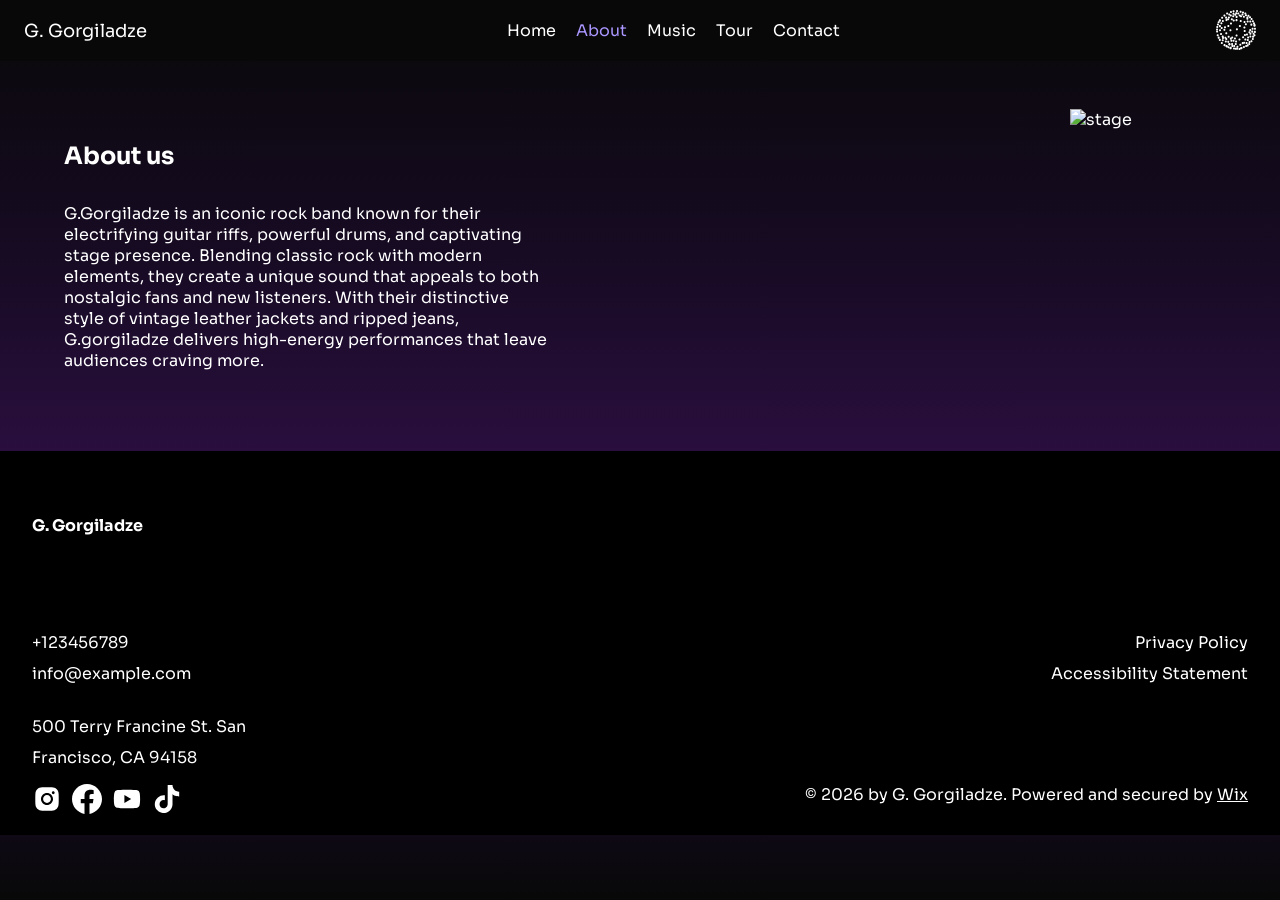
==== pages/about.html @ a340fa66 "Add files via upload" ====
<!doctype html>
<html lang="en">
  <head>
    <meta charset="UTF-8" />
    <meta name="viewport" content="width=device-width, initial-scale=1.0" />
    <title>Rock 'N' Roll Fever</title>
    <link rel="stylesheet" href="../styles/style.css" />
    <link rel="stylesheet" href="../styles/about.css" />
  </head>
  <body>
    <header class="header">
      <div class="name">
        <a href="../index.html">G. Gorgiladze</a>
      </div>
      <nav class="menu" id="menu">
        <a href="../index.html" class="home"> Home </a>
        <a href="./about.html" class="about active">About</a>
        <a href="./music.html" class="music">Music</a>
        <a href="./tour.html" class="tour">Tour</a>
        <a href="./contact.html" class="contact">Contact</a>
      </nav>

      <button class="hamburger-btn" id="hamburger">
        <span class="hamburger-line"></span>
        <span class="hamburger-line"></span>
        <span class="hamburger-line"></span>
      </button>

      <div class="logo-container">
        <a href="../index.html">
          <svg
            preserveAspectRatio="none"
            data-bbox="20.001 20.001 159.998 159.998"
            viewBox="20.001 20.001 159.998 159.998"
            height="40"
            width="40"
            xmlns="http://www.w3.org/2000/svg"
            data-type="color"
            role="presentation"
            aria-hidden="true"
            aria-label=""
          >
            <defs>
              <style>
                #comp-m8bzujiv svg [data-color="1"] {
                  fill: #ffffff;
                }
              </style>
            </defs>
            <g>
              <path
                fill="#ffffff"
                d="M39.724 61.018c0 2.279-1.857 4.126-4.148 4.126-2.29 0-4.148-1.847-4.148-4.126 0-2.279 1.857-4.126 4.148-4.126 2.29 0 4.148 1.847 4.148 4.126z"
                data-color="1"
              ></path>
              <path
                fill="#ffffff"
                d="M28.297 97.723c0 2.279-1.857 4.126-4.148 4.126-2.29 0-4.148-1.847-4.148-4.126 0-2.279 1.857-4.126 4.148-4.126 2.29 0 4.148 1.847 4.148 4.126z"
                data-color="1"
              ></path>
              <path
                fill="#ffffff"
                d="M28.474 106.453c0 2.279-1.857 4.126-4.148 4.126-2.29 0-4.148-1.847-4.148-4.126 0-2.279 1.857-4.126 4.148-4.126 2.29 0 4.148 1.847 4.148 4.126z"
                data-color="1"
              ></path>
              <path
                fill="#ffffff"
                d="M30.931 121.193c0 2.279-1.857 4.126-4.148 4.126-2.29 0-4.148-1.847-4.148-4.126 0-2.279 1.857-4.126 4.148-4.126 2.29 0 4.148 1.847 4.148 4.126z"
                data-color="1"
              ></path>
              <path
                fill="#ffffff"
                d="M34.899 130.507c0 2.279-1.857 4.126-4.148 4.126-2.29 0-4.148-1.847-4.148-4.126 0-2.279 1.857-4.126 4.148-4.126 2.29 0 4.148 1.847 4.148 4.126z"
                data-color="1"
              ></path>
              <path
                fill="#ffffff"
                d="M47.437 151.662c0 2.279-1.857 4.126-4.148 4.126-2.29 0-4.148-1.847-4.148-4.126 0-2.279 1.857-4.126 4.148-4.126 2.29 0 4.148 1.847 4.148 4.126z"
                data-color="1"
              ></path>
              <path
                fill="#ffffff"
                d="M58.229 160.503c0 2.279-1.857 4.126-4.148 4.126-2.29 0-4.148-1.847-4.148-4.126 0-2.279 1.857-4.126 4.148-4.126 2.29 0 4.148 1.847 4.148 4.126z"
                data-color="1"
              ></path>
              <path
                fill="#ffffff"
                d="M67.434 166.028c0 2.279-1.857 4.126-4.148 4.126-2.29 0-4.148-1.847-4.148-4.126 0-2.279 1.857-4.126 4.148-4.126 2.29 0 4.148 1.847 4.148 4.126z"
                data-color="1"
              ></path>
              <path
                fill="#ffffff"
                d="M82.194 172.659c0 2.279-1.857 4.126-4.148 4.126-2.29 0-4.148-1.847-4.148-4.126 0-2.279 1.857-4.126 4.148-4.126 2.29 0 4.148 1.847 4.148 4.126z"
                data-color="1"
              ></path>
              <path
                fill="#ffffff"
                d="M77.909 156.398c0 2.279-1.857 4.126-4.148 4.126-2.29 0-4.148-1.847-4.148-4.126 0-2.279 1.857-4.126 4.148-4.126 2.29 0 4.148 1.847 4.148 4.126z"
                data-color="1"
              ></path>
              <path
                fill="#ffffff"
                d="M73.306 147.4c0 2.279-1.857 4.126-4.148 4.126-2.29 0-4.148-1.847-4.148-4.126 0-2.279 1.857-4.126 4.148-4.126 2.29 0 4.148 1.847 4.148 4.126z"
                data-color="1"
              ></path>
              <path
                fill="#ffffff"
                d="M63.466 145.979c0 2.279-1.857 4.126-4.148 4.126-2.29 0-4.148-1.847-4.148-4.126 0-2.279 1.857-4.126 4.148-4.126 2.29 0 4.148 1.847 4.148 4.126z"
                data-color="1"
              ></path>
              <path
                fill="#ffffff"
                d="M51.087 141.243c0 2.279-1.857 4.126-4.148 4.126-2.29 0-4.148-1.847-4.148-4.126 0-2.279 1.857-4.126 4.148-4.126 2.29 0 4.148 1.847 4.148 4.126z"
                data-color="1"
              ></path>
              <path
                fill="#ffffff"
                d="M52.198 131.613c0 2.279-1.857 4.126-4.148 4.126-2.29 0-4.148-1.847-4.148-4.126 0-2.279 1.857-4.126 4.148-4.126 2.29 0 4.148 1.847 4.148 4.126z"
                data-color="1"
              ></path>
              <path
                fill="#ffffff"
                d="M50.928 125.771c0 2.279-1.857 4.126-4.148 4.126-2.29 0-4.148-1.847-4.148-4.126 0-2.279 1.857-4.126 4.148-4.126 2.29 0 4.148 1.847 4.148 4.126z"
                data-color="1"
              ></path>
              <path
                fill="#ffffff"
                d="M65.371 112.984c0 2.279-1.857 4.126-4.148 4.126-2.29 0-4.148-1.847-4.148-4.126 0-2.279 1.857-4.126 4.148-4.126 2.29 0 4.148 1.847 4.148 4.126z"
                data-color="1"
              ></path>
              <path
                fill="#ffffff"
                d="M65.371 136.349c0 2.279-1.857 4.126-4.148 4.126-2.29 0-4.148-1.847-4.148-4.126 0-2.279 1.857-4.126 4.148-4.126 2.29 0 4.148 1.847 4.148 4.126z"
                data-color="1"
              ></path>
              <path
                fill="#ffffff"
                d="M83.622 134.612c0 2.279-1.857 4.126-4.148 4.126-2.29 0-4.148-1.847-4.148-4.126 0-2.279 1.857-4.126 4.148-4.126 2.29 0 4.148 1.847 4.148 4.126z"
                data-color="1"
              ></path>
              <path
                fill="#ffffff"
                d="M74.734 127.35c0 2.279-1.857 4.126-4.148 4.126-2.29 0-4.148-1.847-4.148-4.126 0-2.279 1.857-4.126 4.148-4.126 2.29 0 4.148 1.847 4.148 4.126z"
                data-color="1"
              ></path>
              <path
                fill="#ffffff"
                d="M81.876 101.301c0 2.279-1.857 4.126-4.148 4.126-2.29 0-4.148-1.847-4.148-4.126 0-2.279 1.857-4.126 4.148-4.126 2.29 0 4.148 1.847 4.148 4.126z"
                data-color="1"
              ></path>
              <path
                fill="#ffffff"
                d="M73.623 84.093c0 2.279-1.857 4.126-4.148 4.126-2.29 0-4.148-1.847-4.148-4.126 0-2.279 1.857-4.126 4.148-4.126 2.29 0 4.148 1.847 4.148 4.126z"
                data-color="1"
              ></path>
              <path
                fill="#ffffff"
                d="M60.133 89.303c0 2.279-1.857 4.126-4.148 4.126-2.29 0-4.148-1.847-4.148-4.126 0-2.279 1.857-4.126 4.148-4.126 2.29 0 4.148 1.847 4.148 4.126z"
                data-color="1"
              ></path>
              <path
                fill="#ffffff"
                d="M72.512 56.94c0 2.279-1.857 4.126-4.148 4.126-2.29 0-4.148-1.847-4.148-4.126 0-2.279 1.857-4.126 4.148-4.126 2.29 0 4.148 1.847 4.148 4.126z"
                data-color="1"
              ></path>
              <path
                fill="#ffffff"
                d="M57.594 99.407c0 2.279-1.857 4.126-4.148 4.126-2.29 0-4.148-1.847-4.148-4.126 0-2.279 1.857-4.126 4.148-4.126 2.29 0 4.148 1.847 4.148 4.126z"
                data-color="1"
              ></path>
              <path
                fill="#ffffff"
                d="M99.81 133.665c0 2.279-1.857 4.126-4.148 4.126-2.29 0-4.148-1.847-4.148-4.126 0-2.279 1.857-4.126 4.148-4.126 2.29 0 4.148 1.847 4.148 4.126z"
                data-color="1"
              ></path>
              <path
                fill="#ffffff"
                d="M88.542 156.398c0 2.279-1.857 4.126-4.148 4.126-2.29 0-4.148-1.847-4.148-4.126 0-2.279 1.857-4.126 4.148-4.126 2.29 0 4.148 1.847 4.148 4.126z"
                data-color="1"
              ></path>
              <path
                fill="#ffffff"
                d="M85.685 142.821c0 2.279-1.857 4.126-4.148 4.126-2.29 0-4.148-1.847-4.148-4.126 0-2.279 1.857-4.126 4.148-4.126 2.29 0 4.148 1.847 4.148 4.126z"
                data-color="1"
              ></path>
              <path
                fill="#ffffff"
                d="M103.143 155.767c0 2.279-1.857 4.126-4.148 4.126-2.29 0-4.148-1.847-4.148-4.126 0-2.279 1.857-4.126 4.148-4.126 2.29 0 4.148 1.847 4.148 4.126z"
                data-color="1"
              ></path>
              <path
                fill="#ffffff"
                d="M97.112 163.66c0 2.279-1.857 4.126-4.148 4.126-2.29 0-4.148-1.847-4.148-4.126 0-2.279 1.857-4.126 4.148-4.126 2.29 0 4.148 1.847 4.148 4.126z"
                data-color="1"
              ></path>
              <path
                fill="#ffffff"
                d="M96.16 174.238c0 2.279-1.857 4.126-4.148 4.126-2.29 0-4.148-1.847-4.148-4.126 0-2.279 1.857-4.126 4.148-4.126 2.29 0 4.148 1.847 4.148 4.126z"
                data-color="1"
              ></path>
              <path
                fill="#ffffff"
                d="M108.698 174.553c0 2.279-1.857 4.126-4.148 4.126-2.29 0-4.148-1.847-4.148-4.126 0-2.279 1.857-4.126 4.148-4.126 2.29 0 4.148 1.847 4.148 4.126z"
                data-color="1"
              ></path>
              <path
                fill="#ffffff"
                d="M124.251 172.659c0 2.279-1.857 4.126-4.148 4.126-2.29 0-4.148-1.847-4.148-4.126 0-2.279 1.857-4.126 4.148-4.126 2.29 0 4.148 1.847 4.148 4.126z"
                data-color="1"
              ></path>
              <path
                fill="#ffffff"
                d="M39.501 139.506c0 2.279-1.857 4.126-4.148 4.126-2.29 0-4.148-1.847-4.148-4.126 0-2.279 1.857-4.126 4.148-4.126 2.29 0 4.148 1.847 4.148 4.126z"
                data-color="1"
              ></path>
              <path
                fill="#ffffff"
                d="M44.263 116.299c0 2.279-1.857 4.126-4.148 4.126-2.29 0-4.148-1.847-4.148-4.126 0-2.279 1.857-4.126 4.148-4.126 2.29 0 4.148 1.847 4.148 4.126z"
                data-color="1"
              ></path>
              <path
                fill="#ffffff"
                d="M40.136 100.67c0 2.279-1.857 4.126-4.148 4.126-2.29 0-4.148-1.847-4.148-4.126 0-2.279 1.857-4.126 4.148-4.126 2.29 0 4.148 1.847 4.148 4.126z"
                data-color="1"
              ></path>
              <path
                fill="#ffffff"
                d="M46.961 92.303c0 2.279-1.857 4.126-4.148 4.126-2.29 0-4.148-1.847-4.148-4.126 0-2.279 1.857-4.126 4.148-4.126 2.29 0 4.148 1.847 4.148 4.126z"
                data-color="1"
              ></path>
              <path
                fill="#ffffff"
                d="M39.819 84.567c0 2.279-1.857 4.126-4.148 4.126-2.29 0-4.148-1.847-4.148-4.126 0-2.279 1.857-4.126 4.148-4.126 2.29 0 4.148 1.847 4.148 4.126z"
                data-color="1"
              ></path>
              <path
                fill="#ffffff"
                d="M45.691 72.885c0 2.279-1.857 4.126-4.148 4.126-2.29 0-4.148-1.847-4.148-4.126 0-2.279 1.857-4.126 4.148-4.126 2.29 0 4.148 1.847 4.148 4.126z"
                data-color="1"
              ></path>
              <path
                fill="#ffffff"
                d="M34.687 69.301c0 2.279-1.857 4.126-4.148 4.126-2.29 0-4.148-1.847-4.148-4.126 0-2.279 1.857-4.126 4.148-4.126 2.29 0 4.148 1.847 4.148 4.126z"
                data-color="1"
              ></path>
              <path
                fill="#ffffff"
                d="M31.891 77.899c0 2.279-1.857 4.126-4.148 4.126-2.29 0-4.148-1.847-4.148-4.126 0-2.279 1.857-4.126 4.148-4.126 2.29 0 4.148 1.847 4.148 4.126z"
                data-color="1"
              ></path>
              <path
                fill="#ffffff"
                d="M29.193 88.003c0 2.279-1.857 4.126-4.148 4.126-2.29 0-4.148-1.847-4.148-4.126 0-2.279 1.857-4.126 4.148-4.126 2.29 0 4.148 1.847 4.148 4.126z"
                data-color="1"
              ></path>
              <path
                fill="#ffffff"
                d="M178.16 82.797c0 2.279-1.857 4.126-4.148 4.126-2.29 0-4.148-1.847-4.148-4.126 0-2.279 1.857-4.126 4.148-4.126 2.29 0 4.148 1.847 4.148 4.126z"
                data-color="1"
              ></path>
              <path
                fill="#ffffff"
                d="M160.148 48.805c0 2.279-1.857 4.126-4.148 4.126-2.29 0-4.148-1.847-4.148-4.126 0-2.279 1.857-4.126 4.148-4.126 2.29 0 4.148 1.847 4.148 4.126z"
                data-color="1"
              ></path>
              <path
                fill="#ffffff"
                d="M153.817 42.757c0 2.279-1.857 4.126-4.148 4.126-2.29 0-4.148-1.847-4.148-4.126 0-2.279 1.857-4.126 4.148-4.126 2.29 0 4.148 1.847 4.148 4.126z"
                data-color="1"
              ></path>
              <path
                fill="#ffffff"
                d="M141.602 34.062c0 2.279-1.857 4.126-4.148 4.126-2.29 0-4.148-1.847-4.148-4.126 0-2.279 1.857-4.126 4.148-4.126 2.29 0 4.148 1.847 4.148 4.126z"
                data-color="1"
              ></path>
              <path
                fill="#ffffff"
                d="M132.175 30.266c0 2.279-1.857 4.126-4.148 4.126-2.29 0-4.148-1.847-4.148-4.126 0-2.279 1.857-4.126 4.148-4.126 2.29 0 4.148 1.847 4.148 4.126z"
                data-color="1"
              ></path>
              <path
                fill="#ffffff"
                d="M108.271 24.127c0 2.279-1.857 4.126-4.148 4.126-2.29 0-4.148-1.847-4.148-4.126 0-2.279 1.857-4.126 4.148-4.126 2.29 0 4.148 1.847 4.148 4.126z"
                data-color="1"
              ></path>
              <path
                fill="#ffffff"
                d="M94.356 25.466c0 2.279-1.857 4.126-4.148 4.126-2.29 0-4.148-1.847-4.148-4.126 0-2.279 1.857-4.126 4.148-4.126 2.29 0 4.148 1.847 4.148 4.126z"
                data-color="1"
              ></path>
              <path
                fill="#ffffff"
                d="M83.919 28.034c0 2.279-1.857 4.126-4.148 4.126-2.29 0-4.148-1.847-4.148-4.126 0-2.279 1.857-4.126 4.148-4.126 2.29 0 4.148 1.847 4.148 4.126z"
                data-color="1"
              ></path>
              <path
                fill="#ffffff"
                d="M68.769 33.727c0 2.279-1.857 4.126-4.148 4.126-2.29 0-4.148-1.847-4.148-4.126 0-2.279 1.857-4.126 4.148-4.126 2.29 0 4.148 1.847 4.148 4.126z"
                data-color="1"
              ></path>
              <path
                fill="#ffffff"
                d="M83.358 42.211c0 2.279-1.857 4.126-4.148 4.126-2.29 0-4.148-1.847-4.148-4.126 0-2.279 1.857-4.126 4.148-4.126 2.29 0 4.148 1.847 4.148 4.126z"
                data-color="1"
              ></path>
              <path
                fill="#ffffff"
                d="M77.327 37.79c0 2.279-1.857 4.126-4.148 4.126-2.29 0-4.148-1.847-4.148-4.126 0-2.279 1.857-4.126 4.148-4.126 2.29 0 4.148 1.847 4.148 4.126z"
                data-color="1"
              ></path>
              <path
                fill="#ffffff"
                d="M93.009 45.337c0 2.279-1.857 4.126-4.148 4.126-2.29 0-4.148-1.847-4.148-4.126 0-2.279 1.857-4.126 4.148-4.126 2.29 0 4.148 1.847 4.148 4.126z"
                data-color="1"
              ></path>
              <path
                fill="#ffffff"
                d="M100.977 39.42c0 2.279-1.857 4.126-4.148 4.126-2.29 0-4.148-1.847-4.148-4.126 0-2.279 1.857-4.126 4.148-4.126 2.29 0 4.148 1.847 4.148 4.126z"
                data-color="1"
              ></path>
              <path
                fill="#ffffff"
                d="M93.994 35c0 2.279-1.857 4.126-4.148 4.126-2.29 0-4.148-1.847-4.148-4.126 0-2.279 1.857-4.126 4.148-4.126 2.29 0 4.148 1.847 4.148 4.126z"
                data-color="1"
              ></path>
              <path
                fill="#ffffff"
                d="M113.097 34.062c0 2.279-1.857 4.126-4.148 4.126-2.29 0-4.148-1.847-4.148-4.126 0-2.279 1.857-4.126 4.148-4.126 2.29 0 4.148 1.847 4.148 4.126z"
                data-color="1"
              ></path>
              <path
                fill="#ffffff"
                d="M105.162 33.43c0 2.279-1.857 4.126-4.148 4.126-2.29 0-4.148-1.847-4.148-4.126 0-2.279 1.857-4.126 4.148-4.126 2.29 0 4.148 1.847 4.148 4.126z"
                data-color="1"
              ></path>
              <path
                fill="#ffffff"
                d="M119.157 41.653c0 2.279-1.857 4.126-4.148 4.126-2.29 0-4.148-1.847-4.148-4.126 0-2.279 1.857-4.126 4.148-4.126 2.29 0 4.148 1.847 4.148 4.126z"
                data-color="1"
              ></path>
              <path
                fill="#ffffff"
                d="M124.207 44.89c0 2.279-1.857 4.126-4.148 4.126-2.29 0-4.148-1.847-4.148-4.126 0-2.279 1.857-4.126 4.148-4.126 2.29 0 4.148 1.847 4.148 4.126z"
                data-color="1"
              ></path>
              <path
                fill="#ffffff"
                d="M123.085 64.091c0 2.279-1.857 4.126-4.148 4.126-2.29 0-4.148-1.847-4.148-4.126 0-2.279 1.857-4.126 4.148-4.126 2.29 0 4.148 1.847 4.148 4.126z"
                data-color="1"
              ></path>
              <path
                fill="#ffffff"
                d="M106.476 47.569c0 2.279-1.857 4.126-4.148 4.126-2.29 0-4.148-1.847-4.148-4.126 0-2.279 1.857-4.126 4.148-4.126 2.29 0 4.148 1.847 4.148 4.126z"
                data-color="1"
              ></path>
              <path
                fill="#ffffff"
                d="M94.805 61.635c0 2.279-1.857 4.126-4.148 4.126-2.29 0-4.148-1.847-4.148-4.126 0-2.279 1.857-4.126 4.148-4.126 2.29 0 4.148 1.847 4.148 4.126z"
                data-color="1"
              ></path>
              <path
                fill="#ffffff"
                d="M106.251 60.518c0 2.279-1.857 4.126-4.148 4.126-2.29 0-4.148-1.847-4.148-4.126 0-2.279 1.857-4.126 4.148-4.126 2.29 0 4.148 1.847 4.148 4.126z"
                data-color="1"
              ></path>
              <path
                fill="#ffffff"
                d="M119.718 83.961c0 2.279-1.857 4.126-4.148 4.126-2.29 0-4.148-1.847-4.148-4.126 0-2.279 1.857-4.126 4.148-4.126 2.29 0 4.148 1.847 4.148 4.126z"
                data-color="1"
              ></path>
              <path
                fill="#ffffff"
                d="M137.786 90.324c0 2.279-1.857 4.126-4.148 4.126-2.29 0-4.148-1.847-4.148-4.126 0-2.279 1.857-4.126 4.148-4.126 2.29 0 4.148 1.847 4.148 4.126z"
                data-color="1"
              ></path>
              <path
                fill="#ffffff"
                d="M143.622 77.152c0 2.279-1.857 4.126-4.148 4.126-2.29 0-4.148-1.847-4.148-4.126 0-2.279 1.857-4.126 4.148-4.126 2.29 0 4.148 1.847 4.148 4.126z"
                data-color="1"
              ></path>
              <path
                fill="#ffffff"
                d="M157.874 108.743c0 2.279-1.857 4.126-4.148 4.126-2.29 0-4.148-1.847-4.148-4.126 0-2.279 1.857-4.126 4.148-4.126 2.29 0 4.148 1.847 4.148 4.126z"
                data-color="1"
              ></path>
              <path
                fill="#ffffff"
                d="M138.235 68.221c0 2.279-1.857 4.126-4.148 4.126-2.29 0-4.148-1.847-4.148-4.126 0-2.279 1.857-4.126 4.148-4.126 2.29 0 4.148 1.847 4.148 4.126z"
                data-color="1"
              ></path>
              <path
                fill="#ffffff"
                d="M84.031 73.691c0 2.279-1.857 4.126-4.148 4.126-2.29 0-4.148-1.847-4.148-4.126 0-2.279 1.857-4.126 4.148-4.126 2.29 0 4.148 1.847 4.148 4.126z"
                data-color="1"
              ></path>
              <path
                fill="#ffffff"
                d="M75.839 49.69c0 2.279-1.857 4.126-4.148 4.126-2.29 0-4.148-1.847-4.148-4.126 0-2.279 1.857-4.126 4.148-4.126 2.29 0 4.148 1.847 4.148 4.126z"
                data-color="1"
              ></path>
              <path
                fill="#ffffff"
                d="M87.51 57.281c0 2.279-1.857 4.126-4.148 4.126-2.29 0-4.148-1.847-4.148-4.126 0-2.279 1.857-4.126 4.148-4.126 2.29 0 4.148 1.847 4.148 4.126z"
                data-color="1"
              ></path>
              <path
                fill="#ffffff"
                d="M65.963 60.407c0 2.279-1.857 4.126-4.148 4.126-2.29 0-4.148-1.847-4.148-4.126 0-2.279 1.857-4.126 4.148-4.126 2.29 0 4.148 1.847 4.148 4.126z"
                data-color="1"
              ></path>
              <path
                fill="#ffffff"
                d="M64.617 50.583c0 2.279-1.857 4.126-4.148 4.126-2.29 0-4.148-1.847-4.148-4.126 0-2.279 1.857-4.126 4.148-4.126 2.29 0 4.148 1.847 4.148 4.126z"
                data-color="1"
              ></path>
              <path
                fill="#ffffff"
                d="M57.771 42.434c0 2.279-1.857 4.126-4.148 4.126-2.29 0-4.148-1.847-4.148-4.126 0-2.279 1.857-4.126 4.148-4.126 2.29 0 4.148 1.847 4.148 4.126z"
                data-color="1"
              ></path>
              <path
                fill="#ffffff"
                d="M48.681 51.03c0 2.279-1.857 4.126-4.148 4.126-2.29 0-4.148-1.847-4.148-4.126 0-2.279 1.857-4.126 4.148-4.126 2.29 0 4.148 1.847 4.148 4.126z"
                data-color="1"
              ></path>
              <path
                fill="#ffffff"
                d="M51.538 63.659c0 2.279-1.857 4.126-4.148 4.126-2.29 0-4.148-1.847-4.148-4.126 0-2.279 1.857-4.126 4.148-4.126 2.29 0 4.148 1.847 4.148 4.126z"
                data-color="1"
              ></path>
              <path
                fill="#ffffff"
                d="M39.03 63.309c0 2.279-1.857 4.126-4.148 4.126-2.29 0-4.148-1.847-4.148-4.126 0-2.279 1.857-4.126 4.148-4.126 2.29 0 4.148 1.847 4.148 4.126z"
                data-color="1"
              ></path>
              <path
                fill="#ffffff"
                d="M122.524 27.141c0 2.279-1.857 4.126-4.148 4.126-2.29 0-4.148-1.847-4.148-4.126 0-2.279 1.857-4.126 4.148-4.126 2.29 0 4.148 1.847 4.148 4.126z"
                data-color="1"
              ></path>
              <path
                fill="#ffffff"
                d="M135.654 46.899c0 2.279-1.857 4.126-4.148 4.126-2.29 0-4.148-1.847-4.148-4.126 0-2.279 1.857-4.126 4.148-4.126 2.29 0 4.148 1.847 4.148 4.126z"
                data-color="1"
              ></path>
              <path
                fill="#ffffff"
                d="M149.682 55.049c0 2.279-1.857 4.126-4.148 4.126-2.29 0-4.148-1.847-4.148-4.126 0-2.279 1.857-4.126 4.148-4.126 2.29 0 4.148 1.847 4.148 4.126z"
                data-color="1"
              ></path>
              <path
                fill="#ffffff"
                d="M149.682 49.681c0 2.279-1.857 4.126-4.148 4.126-2.29 0-4.148-1.847-4.148-4.126 0-2.279 1.857-4.126 4.148-4.126 2.29 0 4.148 1.847 4.148 4.126z"
                data-color="1"
              ></path>
              <path
                fill="#ffffff"
                d="M143.975 40.909c0 2.279-1.857 4.126-4.148 4.126-2.29 0-4.148-1.847-4.148-4.126 0-2.279 1.857-4.126 4.148-4.126 2.29 0 4.148 1.847 4.148 4.126z"
                data-color="1"
              ></path>
              <path
                fill="#ffffff"
                d="M129.984 38.328c0 2.279-1.857 4.126-4.148 4.126-2.29 0-4.148-1.847-4.148-4.126 0-2.279 1.857-4.126 4.148-4.126 2.29 0 4.148 1.847 4.148 4.126z"
                data-color="1"
              ></path>
              <path
                fill="#ffffff"
                d="M150.804 65.765c0 2.279-1.857 4.126-4.148 4.126-2.29 0-4.148-1.847-4.148-4.126 0-2.279 1.857-4.126 4.148-4.126 2.29 0 4.148 1.847 4.148 4.126z"
                data-color="1"
              ></path>
              <path
                fill="#ffffff"
                d="M161.353 66.212c0 2.279-1.857 4.126-4.148 4.126-2.29 0-4.148-1.847-4.148-4.126 0-2.279 1.857-4.126 4.148-4.126 2.29 0 4.148 1.847 4.148 4.126z"
                data-color="1"
              ></path>
              <path
                fill="#ffffff"
                d="M165.505 78.603c0 2.279-1.857 4.126-4.148 4.126-2.29 0-4.148-1.847-4.148-4.126 0-2.279 1.857-4.126 4.148-4.126 2.29 0 4.148 1.847 4.148 4.126z"
                data-color="1"
              ></path>
              <path
                fill="#ffffff"
                d="M175.834 73.397c0 2.279-1.857 4.126-4.148 4.126-2.29 0-4.148-1.847-4.148-4.126 0-2.279 1.857-4.126 4.148-4.126 2.29 0 4.148 1.847 4.148 4.126z"
                data-color="1"
              ></path>
              <path
                fill="#ffffff"
                d="M171.698 65.35c0 2.279-1.857 4.126-4.148 4.126-2.29 0-4.148-1.847-4.148-4.126 0-2.279 1.857-4.126 4.148-4.126 2.29 0 4.148 1.847 4.148 4.126z"
                data-color="1"
              ></path>
              <path
                fill="#ffffff"
                d="M166.424 56.308c0 2.279-1.857 4.126-4.148 4.126-2.29 0-4.148-1.847-4.148-4.126 0-2.279 1.857-4.126 4.148-4.126 2.29 0 4.148 1.847 4.148 4.126z"
                data-color="1"
              ></path>
              <path
                fill="#ffffff"
                d="M65.863 163.654c0 2.279-1.857 4.126-4.148 4.126-2.29 0-4.148-1.847-4.148-4.126 0-2.279 1.857-4.126 4.148-4.126 2.29 0 4.148 1.847 4.148 4.126z"
                data-color="1"
              ></path>
              <path
                fill="#ffffff"
                d="M102.762 175.02c0 2.279-1.857 4.126-4.148 4.126-2.29 0-4.148-1.847-4.148-4.126 0-2.279 1.857-4.126 4.148-4.126 2.29 0 4.148 1.847 4.148 4.126z"
                data-color="1"
              ></path>
              <path
                fill="#ffffff"
                d="M109.951 166.951c0 2.279-1.857 4.126-4.148 4.126-2.29 0-4.148-1.847-4.148-4.126 0-2.279 1.857-4.126 4.148-4.126 2.29 0 4.148 1.847 4.148 4.126z"
                data-color="1"
              ></path>
              <path
                fill="#ffffff"
                d="M126.356 172.4c0 2.279-1.857 4.126-4.148 4.126-2.29 0-4.148-1.847-4.148-4.126 0-2.279 1.857-4.126 4.148-4.126 2.29 0 4.148 1.847 4.148 4.126z"
                data-color="1"
              ></path>
              <path
                fill="#ffffff"
                d="M135.72 168.454c0 2.279-1.857 4.126-4.148 4.126-2.29 0-4.148-1.847-4.148-4.126 0-2.279 1.857-4.126 4.148-4.126 2.29 0 4.148 1.847 4.148 4.126z"
                data-color="1"
              ></path>
              <path
                fill="#ffffff"
                d="M156.987 155.982c0 2.279-1.857 4.126-4.148 4.126-2.29 0-4.148-1.847-4.148-4.126 0-2.279 1.857-4.126 4.148-4.126 2.29 0 4.148 1.847 4.148 4.126z"
                data-color="1"
              ></path>
              <path
                fill="#ffffff"
                d="M165.875 145.247c0 2.279-1.857 4.126-4.148 4.126-2.29 0-4.148-1.847-4.148-4.126 0-2.279 1.857-4.126 4.148-4.126 2.29 0 4.148 1.847 4.148 4.126z"
                data-color="1"
              ></path>
              <path
                fill="#ffffff"
                d="M171.429 136.09c0 2.279-1.857 4.126-4.148 4.126-2.29 0-4.148-1.847-4.148-4.126 0-2.279 1.857-4.126 4.148-4.126 2.29 0 4.148 1.847 4.148 4.126z"
                data-color="1"
              ></path>
              <path
                fill="#ffffff"
                d="M178.095 121.408c0 2.279-1.857 4.126-4.148 4.126-2.29 0-4.148-1.847-4.148-4.126 0-2.279 1.857-4.126 4.148-4.126 2.29 0 4.148 1.847 4.148 4.126z"
                data-color="1"
              ></path>
              <path
                fill="#ffffff"
                d="M161.748 125.671c0 2.279-1.857 4.126-4.148 4.126-2.29 0-4.148-1.847-4.148-4.126 0-2.279 1.857-4.126 4.148-4.126 2.29 0 4.148 1.847 4.148 4.126z"
                data-color="1"
              ></path>
              <path
                fill="#ffffff"
                d="M172.54 126.618c0 2.279-1.857 4.126-4.148 4.126-2.29 0-4.148-1.847-4.148-4.126 0-2.279 1.857-4.126 4.148-4.126 2.29 0 4.148 1.847 4.148 4.126z"
                data-color="1"
              ></path>
              <path
                fill="#ffffff"
                d="M152.702 130.249c0 2.279-1.857 4.126-4.148 4.126-2.29 0-4.148-1.847-4.148-4.126 0-2.279 1.857-4.126 4.148-4.126 2.29 0 4.148 1.847 4.148 4.126z"
                data-color="1"
              ></path>
              <path
                fill="#ffffff"
                d="M151.273 140.037c0 2.279-1.857 4.126-4.148 4.126-2.29 0-4.148-1.847-4.148-4.126 0-2.279 1.857-4.126 4.148-4.126 2.29 0 4.148 1.847 4.148 4.126z"
                data-color="1"
              ></path>
              <path
                fill="#ffffff"
                d="M146.512 152.351c0 2.279-1.857 4.126-4.148 4.126-2.29 0-4.148-1.847-4.148-4.126 0-2.279 1.857-4.126 4.148-4.126 2.29 0 4.148 1.847 4.148 4.126z"
                data-color="1"
              ></path>
              <path
                fill="#ffffff"
                d="M150.639 161.507c0 2.279-1.857 4.126-4.148 4.126-2.29 0-4.148-1.847-4.148-4.126 0-2.279 1.857-4.126 4.148-4.126 2.29 0 4.148 1.847 4.148 4.126z"
                data-color="1"
              ></path>
              <path
                fill="#ffffff"
                d="M136.831 151.246c0 2.279-1.857 4.126-4.148 4.126-2.29 0-4.148-1.847-4.148-4.126 0-2.279 1.857-4.126 4.148-4.126 2.29 0 4.148 1.847 4.148 4.126z"
                data-color="1"
              ></path>
              <path
                fill="#ffffff"
                d="M130.959 152.509c0 2.279-1.857 4.126-4.148 4.126-2.29 0-4.148-1.847-4.148-4.126 0-2.279 1.857-4.126 4.148-4.126 2.29 0 4.148 1.847 4.148 4.126z"
                data-color="1"
              ></path>
              <path
                fill="#ffffff"
                d="M118.104 138.142c0 2.279-1.857 4.126-4.148 4.126-2.29 0-4.148-1.847-4.148-4.126 0-2.279 1.857-4.126 4.148-4.126 2.29 0 4.148 1.847 4.148 4.126z"
                data-color="1"
              ></path>
              <path
                fill="#ffffff"
                d="M141.592 138.142c0 2.279-1.857 4.126-4.148 4.126-2.29 0-4.148-1.847-4.148-4.126 0-2.279 1.857-4.126 4.148-4.126 2.29 0 4.148 1.847 4.148 4.126z"
                data-color="1"
              ></path>
              <path
                fill="#ffffff"
                d="M139.847 119.987c0 2.279-1.857 4.126-4.148 4.126-2.29 0-4.148-1.847-4.148-4.126 0-2.279 1.857-4.126 4.148-4.126 2.29 0 4.148 1.847 4.148 4.126z"
                data-color="1"
              ></path>
              <path
                fill="#ffffff"
                d="M132.546 128.828c0 2.279-1.857 4.126-4.148 4.126-2.29 0-4.148-1.847-4.148-4.126 0-2.279 1.857-4.126 4.148-4.126 2.29 0 4.148 1.847 4.148 4.126z"
                data-color="1"
              ></path>
              <path
                fill="#ffffff"
                d="M106.359 121.724c0 2.279-1.857 4.126-4.148 4.126-2.29 0-4.148-1.847-4.148-4.126 0-2.279 1.857-4.126 4.148-4.126 2.29 0 4.148 1.847 4.148 4.126z"
                data-color="1"
              ></path>
              <path
                fill="#ffffff"
                d="M89.06 129.933c0 2.279-1.857 4.126-4.148 4.126-2.29 0-4.148-1.847-4.148-4.126 0-2.279 1.857-4.126 4.148-4.126 2.29 0 4.148 1.847 4.148 4.126z"
                data-color="1"
              ></path>
              <path
                fill="#ffffff"
                d="M94.298 143.352c0 2.279-1.857 4.126-4.148 4.126-2.29 0-4.148-1.847-4.148-4.126 0-2.279 1.857-4.126 4.148-4.126 2.29 0 4.148 1.847 4.148 4.126z"
                data-color="1"
              ></path>
              <path
                fill="#ffffff"
                d="M61.763 131.038c0 2.279-1.857 4.126-4.148 4.126-2.29 0-4.148-1.847-4.148-4.126 0-2.279 1.857-4.126 4.148-4.126 2.29 0 4.148 1.847 4.148 4.126z"
                data-color="1"
              ></path>
              <path
                fill="#ffffff"
                d="M104.455 145.878c0 2.279-1.857 4.126-4.148 4.126-2.29 0-4.148-1.847-4.148-4.126 0-2.279 1.857-4.126 4.148-4.126 2.29 0 4.148 1.847 4.148 4.126z"
                data-color="1"
              ></path>
              <path
                fill="#ffffff"
                d="M138.894 103.884c0 2.279-1.857 4.126-4.148 4.126-2.29 0-4.148-1.847-4.148-4.126 0-2.279 1.857-4.126 4.148-4.126 2.29 0 4.148 1.847 4.148 4.126z"
                data-color="1"
              ></path>
              <path
                fill="#ffffff"
                d="M161.748 115.093c0 2.279-1.857 4.126-4.148 4.126-2.29 0-4.148-1.847-4.148-4.126 0-2.279 1.857-4.126 4.148-4.126 2.29 0 4.148 1.847 4.148 4.126z"
                data-color="1"
              ></path>
              <path
                fill="#ffffff"
                d="M148.099 117.935c0 2.279-1.857 4.126-4.148 4.126-2.29 0-4.148-1.847-4.148-4.126 0-2.279 1.857-4.126 4.148-4.126 2.29 0 4.148 1.847 4.148 4.126z"
                data-color="1"
              ></path>
              <path
                fill="#ffffff"
                d="M161.113 100.569c0 2.279-1.857 4.126-4.148 4.126-2.29 0-4.148-1.847-4.148-4.126 0-2.279 1.857-4.126 4.148-4.126 2.29 0 4.148 1.847 4.148 4.126z"
                data-color="1"
              ></path>
              <path
                fill="#ffffff"
                d="M169.049 106.568c0 2.279-1.857 4.126-4.148 4.126-2.29 0-4.148-1.847-4.148-4.126 0-2.279 1.857-4.126 4.148-4.126 2.29 0 4.148 1.847 4.148 4.126z"
                data-color="1"
              ></path>
              <path
                fill="#ffffff"
                d="M179.682 107.515c0 2.279-1.857 4.126-4.148 4.126-2.29 0-4.148-1.847-4.148-4.126 0-2.279 1.857-4.126 4.148-4.126 2.29 0 4.148 1.847 4.148 4.126z"
                data-color="1"
              ></path>
              <path
                fill="#ffffff"
                d="M179.999 95.044c0 2.279-1.857 4.126-4.148 4.126-2.29 0-4.148-1.847-4.148-4.126 0-2.279 1.857-4.126 4.148-4.126 2.29 0 4.148 1.847 4.148 4.126z"
                data-color="1"
              ></path>
              <path
                fill="#ffffff"
                d="M174.457 115.166c0 2.279-1.857 4.126-4.148 4.126-2.29 0-4.148-1.847-4.148-4.126 0-2.279 1.857-4.126 4.148-4.126 2.29 0 4.148 1.847 4.148 4.126z"
                data-color="1"
              ></path>
              <path
                fill="#ffffff"
                d="M170.477 95.359c0 2.279-1.857 4.126-4.148 4.126-2.29 0-4.148-1.847-4.148-4.126 0-2.279 1.857-4.126 4.148-4.126 2.29 0 4.148 1.847 4.148 4.126z"
                data-color="1"
              ></path>
              <path
                fill="#ffffff"
                d="M178.095 79.572c0 2.279-1.857 4.126-4.148 4.126-2.29 0-4.148-1.847-4.148-4.126 0-2.279 1.857-4.126 4.148-4.126 2.29 0 4.148 1.847 4.148 4.126z"
                data-color="1"
              ></path>
              <path
                fill="#ffffff"
                d="M144.766 163.875c0 2.279-1.857 4.126-4.148 4.126-2.29 0-4.148-1.847-4.148-4.126 0-2.279 1.857-4.126 4.148-4.126 2.29 0 4.148 1.847 4.148 4.126z"
                data-color="1"
              ></path>
              <path
                fill="#ffffff"
                d="M121.437 159.139c0 2.279-1.857 4.126-4.148 4.126-2.29 0-4.148-1.847-4.148-4.126 0-2.279 1.857-4.126 4.148-4.126 2.29 0 4.148 1.847 4.148 4.126z"
                data-color="1"
              ></path>
              <path
                fill="#ffffff"
                d="M118.104 175.873c0 2.279-1.857 4.126-4.148 4.126-2.29 0-4.148-1.847-4.148-4.126 0-2.279 1.857-4.126 4.148-4.126 2.29 0 4.148 1.847 4.148 4.126z"
                data-color="1"
              ></path>
              <path
                fill="#ffffff"
                d="M107.81 97.469c0 2.279-1.857 4.126-4.148 4.126-2.29 0-4.148-1.847-4.148-4.126 0-2.279 1.857-4.126 4.148-4.126 2.29 0 4.148 1.847 4.148 4.126z"
                data-color="1"
              ></path>
              <path
                fill="#ffffff"
                d="M89.536 163.56c0 2.279-1.857 4.126-4.148 4.126-2.29 0-4.148-1.847-4.148-4.126 0-2.279 1.857-4.126 4.148-4.126 2.29 0 4.148 1.847 4.148 4.126z"
                data-color="1"
              ></path>
              <path
                fill="#ffffff"
                d="M77.792 157.718c0 2.279-1.857 4.126-4.148 4.126-2.29 0-4.148-1.847-4.148-4.126 0-2.279 1.857-4.126 4.148-4.126 2.29 0 4.148 1.847 4.148 4.126z"
                data-color="1"
              ></path>
              <path
                fill="#ffffff"
                d="M74.189 168.664c0 2.279-1.857 4.126-4.148 4.126-2.29 0-4.148-1.847-4.148-4.126 0-2.279 1.857-4.126 4.148-4.126 2.29 0 4.148 1.847 4.148 4.126z"
                data-color="1"
              ></path>
              <path
                fill="#ffffff"
                d="M82.833 171.445c0 2.279-1.857 4.126-4.148 4.126-2.29 0-4.148-1.847-4.148-4.126 0-2.279 1.857-4.126 4.148-4.126 2.29 0 4.148 1.847 4.148 4.126z"
                data-color="1"
              ></path>
              <path
                fill="#ffffff"
                d="M158.313 147.795c0 2.279-1.857 4.126-4.148 4.126-2.29 0-4.148-1.847-4.148-4.126 0-2.279 1.857-4.126 4.148-4.126 2.29 0 4.148 1.847 4.148 4.126z"
                data-color="1"
              ></path>
            </g>
          </svg>
        </a>
      </div>
    </header>

    <section class="about-us">
      <div class="container">
        <div class="text">
          <h1>About us</h1>
          <p>
            G.Gorgiladze is an iconic rock band known for their electrifying
            guitar riffs, powerful drums, and captivating stage presence.
            Blending classic rock with modern elements, they create a unique
            sound that appeals to both nostalgic fans and new listeners. With
            their distinctive style of vintage leather jackets and ripped jeans,
            G.gorgiladze delivers high-energy performances that leave audiences
            craving more.
          </p>
        </div>
        <img src="../img/aboutus.png" alt="stage" />
      </div>
    </section>

    <footer class="footer">
      <h4 class="name-2"><a href="#top">G. Gorgiladze</a></h4>
      <div class="footer-info">
        <div class="footer-contact">
          <a href="tel:+123456789">+123456789</a>
          <a href="mailto:info@example.com">info@example.com</a>
        </div>

        <div class="footer-links">
          <a href="./privacy.html">Privacy Policy</a>
          <a href="./Accessibility.html">Accessibility Statement</a>
        </div>
      </div>
      <div class="footer-address">
        <p class="address-ln-1">500 Terry Francine St. San</p>
        <p class="address-ln-2">Francisco, CA 94158</p>
      </div>
      <div class="last-row">
        <div class="social">
          <a href="https://www.instagram.com/">
            <svg
              class="instagram"
              xmlns="http://www.w3.org/2000/svg"
              width="1em"
              height="1em"
              viewBox="0 0 1024 1024"
            >
              <path d="M0 0h1024v1024H0z" fill="none" />
              <path
                fill="currentColor"
                d="M512 378.7c-73.4 0-133.3 59.9-133.3 133.3S438.6 645.3 512 645.3S645.3 585.4 645.3 512S585.4 378.7 512 378.7M911.8 512c0-55.2.5-109.9-2.6-165c-3.1-64-17.7-120.8-64.5-167.6c-46.9-46.9-103.6-61.4-167.6-64.5c-55.2-3.1-109.9-2.6-165-2.6c-55.2 0-109.9-.5-165 2.6c-64 3.1-120.8 17.7-167.6 64.5C132.6 226.3 118.1 283 115 347c-3.1 55.2-2.6 109.9-2.6 165s-.5 109.9 2.6 165c3.1 64 17.7 120.8 64.5 167.6c46.9 46.9 103.6 61.4 167.6 64.5c55.2 3.1 109.9 2.6 165 2.6c55.2 0 109.9.5 165-2.6c64-3.1 120.8-17.7 167.6-64.5c46.9-46.9 61.4-103.6 64.5-167.6c3.2-55.1 2.6-109.8 2.6-165M512 717.1c-113.5 0-205.1-91.6-205.1-205.1S398.5 306.9 512 306.9S717.1 398.5 717.1 512S625.5 717.1 512 717.1m213.5-370.7c-26.5 0-47.9-21.4-47.9-47.9s21.4-47.9 47.9-47.9s47.9 21.4 47.9 47.9a47.84 47.84 0 0 1-47.9 47.9"
              />
            </svg>
          </a>
          <a href="https://www.facebook.com/wix">
            <svg
              class="facebook"
              xmlns="http://www.w3.org/2000/svg"
              width="1em"
              height="1em"
              viewBox="0 0 24 24"
            >
              <path d="M0 0h24v24H0z" fill="none" />
              <g fill="none">
                <g clip-path="url(#SVGXv8lpc2Y)">
                  <path
                    fill="currentColor"
                    fill-rule="evenodd"
                    d="M0 12.067C0 18.034 4.333 22.994 10 24v-8.667H7V12h3V9.333c0-3 1.933-4.666 4.667-4.666c.866 0 1.8.133 2.666.266V8H15.8c-1.467 0-1.8.733-1.8 1.667V12h3.2l-.533 3.333H14V24c5.667-1.006 10-5.966 10-11.933C24 5.43 18.6 0 12 0S0 5.43 0 12.067"
                    clip-rule="evenodd"
                  />
                </g>
                <defs>
                  <clipPath id="SVGXv8lpc2Y">
                    <path fill="#fff" d="M0 0h24v24H0z" />
                  </clipPath>
                </defs>
              </g>
            </svg>
          </a>
          <a
            href="https://music.youtube.com/watch?v=4K6cvc27_CE&list=RDAMVM4K6cvc27_CE"
          >
            <svg
              class="youtube"
              xmlns="http://www.w3.org/2000/svg"
              width="1em"
              height="1em"
              viewBox="0 0 1024 1024"
            >
              <path d="M0 0h1024v1024H0z" fill="none" />
              <path
                fill="currentColor"
                d="M941.3 296.1a112.3 112.3 0 0 0-79.2-79.3C792.2 198 512 198 512 198s-280.2 0-350.1 18.7A112.12 112.12 0 0 0 82.7 296C64 366 64 512 64 512s0 146 18.7 215.9c10.3 38.6 40.7 69 79.2 79.3C231.8 826 512 826 512 826s280.2 0 350.1-18.8c38.6-10.3 68.9-40.7 79.2-79.3C960 658 960 512 960 512s0-146-18.7-215.9M423 646V378l232 133z"
              />
            </svg>
          </a>
          <a href="https://www.tiktok.com/">
            <svg
              class="tiktok"
              xmlns="http://www.w3.org/2000/svg"
              width="1em"
              height="1em"
              viewBox="0 0 24 24"
            >
              <path d="M0 0h24v24H0z" fill="none" />
              <path
                fill="currentColor"
                d="M19.321 5.562a5 5 0 0 1-.443-.258a6.2 6.2 0 0 1-1.137-.966c-.849-.971-1.166-1.956-1.282-2.645h.004c-.097-.573-.057-.943-.05-.943h-3.865v14.943q.002.3-.008.595l-.004.073q0 .016-.003.033v.009a3.28 3.28 0 0 1-1.65 2.604a3.2 3.2 0 0 1-1.6.422c-1.8 0-3.26-1.468-3.26-3.281s1.46-3.282 3.26-3.282c.341 0 .68.054 1.004.16l.005-3.936a7.18 7.18 0 0 0-5.532 1.62a7.6 7.6 0 0 0-1.655 2.04c-.163.281-.779 1.412-.853 3.246c-.047 1.04.266 2.12.415 2.565v.01c.093.262.457 1.158 1.049 1.913a7.9 7.9 0 0 0 1.674 1.58v-.01l.009.01c1.87 1.27 3.945 1.187 3.945 1.187c.359-.015 1.562 0 2.928-.647c1.515-.718 2.377-1.787 2.377-1.787a7.4 7.4 0 0 0 1.296-2.153c.35-.92.466-2.022.466-2.462V8.273c.047.028.672.441.672.441s.9.577 2.303.952c1.006.267 2.363.324 2.363.324V6.153c-.475.052-1.44-.098-2.429-.59"
              />
            </svg>
          </a>
        </div>
        <div class="copyright">
          © 2026 by G. Gorgiladze. Powered and secured by
          <a
            href="https://www.wix.com/?experimentsoff=specs.thunderbolt.viewport_hydration_extended_react_18"
            class="wix"
            >Wix</a
          >
        </div>
      </div>
    </footer>
    <script src="../js/script.js"></script>
  </body>
</html>
---- styles/style.css ----
*, *::before, *::after {
    box-sizing: border-box;
    margin: 0;
    padding: 0;
    text-decoration: none;
}

html {
    scroll-behavior: smooth;
}

input,
textarea,
button {
    color: white;
    font-family: 'Sora', 'Sans Serif';
    resize: none;
}

@font-face {
    font-family:'Sora';
    src: url(../fonts/Sora/Sora-VariableFont_wght.ttf);
}

@keyframes fadeIn {
    0% {
        opacity: 0;
    }
    100% {
        opacity: 1;
    }
}

@keyframes fadeInUp {
  0% {
    opacity: 0;
    transform: translateY(20px);
  }
  100% {
    opacity: 1;
    transform: translateY(0);
  }
}

@keyframes bounceInLeft {
    0% {
        opacity: 0;
        transform: translateX(-100vw);
    }

    60% {
        opacity: 1;
        transform: translateX(30px);
    }

    75% {
        transform: translateX(-15px);
    }

    85% {
        transform: translateX(10px);
    }

    92% {
        transform: translateX(-5px);
    }

    100% {
        opacity: 1;
        transform: translateX(0);
    }
}

@keyframes fadeIn {
    from { opacity: 0; }
    to { opacity: 1; }
}

@keyframes slideInRight {
    0% {
        opacity: 0;
        transform: translateX(-100%);
    }
    100% { opacity: 1;
        transform: translateX(0);
    }
}

body {
    font-family: 'Sora', 'Sans-Serif';
    color: white;
    min-height: 100vh;
    background: linear-gradient(180deg,#080808 0%, #180b25 30%, #32104a 60%, #190b2b 80%, #080808 100%);
    background-repeat: no-repeat;
}

a, a:visited {
    color: white;
    transition: color 0.5s ease;
}

a:hover {
    color: #ab96ff;
}

.menu a.active {
    color: #ab96ff;
}

.header {
    position: sticky;
    z-index: 100;
    top: 0;
    display: flex;
    align-items: center;
    justify-content: space-between;
    padding: 8px;
    width: 100%;
    background-color: #080808;
    opacity: 0;
    animation: fadeIn 1s ease-out 1s forwards;
}

.name {
    font-size: large;
    padding-left: 1rem;
}

.menu {
    display: flex;
    gap: 20px;
}

.logo-container {
    padding: 0 1rem;
    transform: translateY(2px);
}

.hamburger-btn {
    display: none;
}



.main-btn {
    display: flex;
    justify-content: center;
    padding: 2rem;
}

.main-btn a,
button {
    border: 1px solid #ab96ff;
    border-radius: 48px;
    padding: 1rem 3rem; 
    color: black;
    background-color: #ab96ff;
    transition: background-color 0.5s ease;
}

.main-btn a:hover,
button:hover {
    background-color: black;
    color: #ab96ff;
}

.footer {
    background-color: black;
}

.footer-info {
    display: flex;
    justify-content: space-between;
    align-items: flex-end;
    padding: 2rem;
}

.footer-address {
    padding: 0 2rem;
    display: flex;
    flex-direction: column;
    gap: 10px;
}

.footer-contact,
.footer-links {
    display: flex;
    flex-direction: column;
    gap: 10px;
}

.footer-links {
    text-align: right;
}

.footer .name-2 {
    padding: 4rem 0 4rem 2rem;
}

.footer .last-row {
    display: flex;
    justify-content: space-between;
    padding: 1rem 2rem;
}

.footer .social {
    display: flex;
    gap: 10px;
}

.footer .last-row .social svg {
    width: 30px;
    height: 30px;
}

.copyright a {
    text-decoration: underline;
}


@media (max-width: 768px) {

    .name {
        position: absolute;
        transform: translateX(-50%);
        left: 50%;
        padding-left: 0.5rem;
    }
    
    .logo-container {
        order: -1;
    }

    .menu {
        position: fixed;
        inset: 0;
        background-color: black;

        display: flex;
        flex-direction: column;
        justify-content: center;
        align-items: center;
        gap: 35px;

        opacity: 0;
        visibility: hidden;
        transition: 0.3s ease;
        z-index: 101;
    }

    .menu.open {
        opacity: 1;
        visibility: visible;
    }

    .hamburger-btn {
        display: flex;
        flex-direction: column;
        justify-content: space-between;
        align-items: center;
        width: 35px;
        height: 25px;
        padding: 0;
        background: transparent;
        border: none;
        cursor: pointer;
        z-index: 1001;
}

    .hamburger-line {
        width: 100%;
        height: 3px;
        background-color: white;
        border-radius: 2px;
        transition: 0.3s ease;
    }

    .hamburger-btn.open .hamburger-line:nth-child(1) {
        transform: translateY(11px) rotate(45deg);
    }

    .hamburger-btn.open .hamburger-line:nth-child(2) {
        opacity: 0;
    }

    .hamburger-btn.open .hamburger-line:nth-child(3) {
        transform: translateY(-11px) rotate(-45deg);
    }

    .menu a {
        font-size: 30px;
    }

    .footer .name-2 {
        padding: 2rem;
        display: flex;
        align-items: center;
        justify-content: center;
    }

    .footer-info {
        flex-direction: column;
        justify-content: center;
        gap: 10px;
        align-items: center;
        padding: 1rem 0;
    }

    .footer-links,
    .footer-contact {
        text-align: center;
    }

    .footer-address {
        align-items: center;
    }

    .footer .last-row {
        flex-direction: column;
        justify-content: center;
        align-items: center;
    }

    .footer .last-row .social {
        padding-bottom: 0.5rem;
    }
}
---- styles/about.css ----
.container {
    display: flex;
    justify-content: space-between;
    padding: 3rem 2rem;
}

.text {
    display: flex;
    flex-direction: column;
    padding: 2rem;

}

.text h1 {
    padding-bottom: 2rem;
    opacity: 0;
    animation: fadeInUp 2s ease-out 0.5s forwards;
}



.container p {
    max-width: 50%;
    opacity: 0;
    animation: fadeInUp 2s ease-out 0.5s forwards;
}

.container img {
    object-fit: cover;
    width: 50%;
    height: auto;
    aspect-ratio: 16 / 9;
    opacity: 0;
    animation: slideInRight 1s ease-in 1s forwards;
}

@media (max-width: 1024px) {
  .container {
    flex-direction: column;
    justify-content: center;
    align-items: center;
    padding: 0;
  }

  .text {
    align-items: center;
  }

  .container p {
    max-width: none;
  }

  .container img {
    width: 100%;
    order: -1;
  }
}
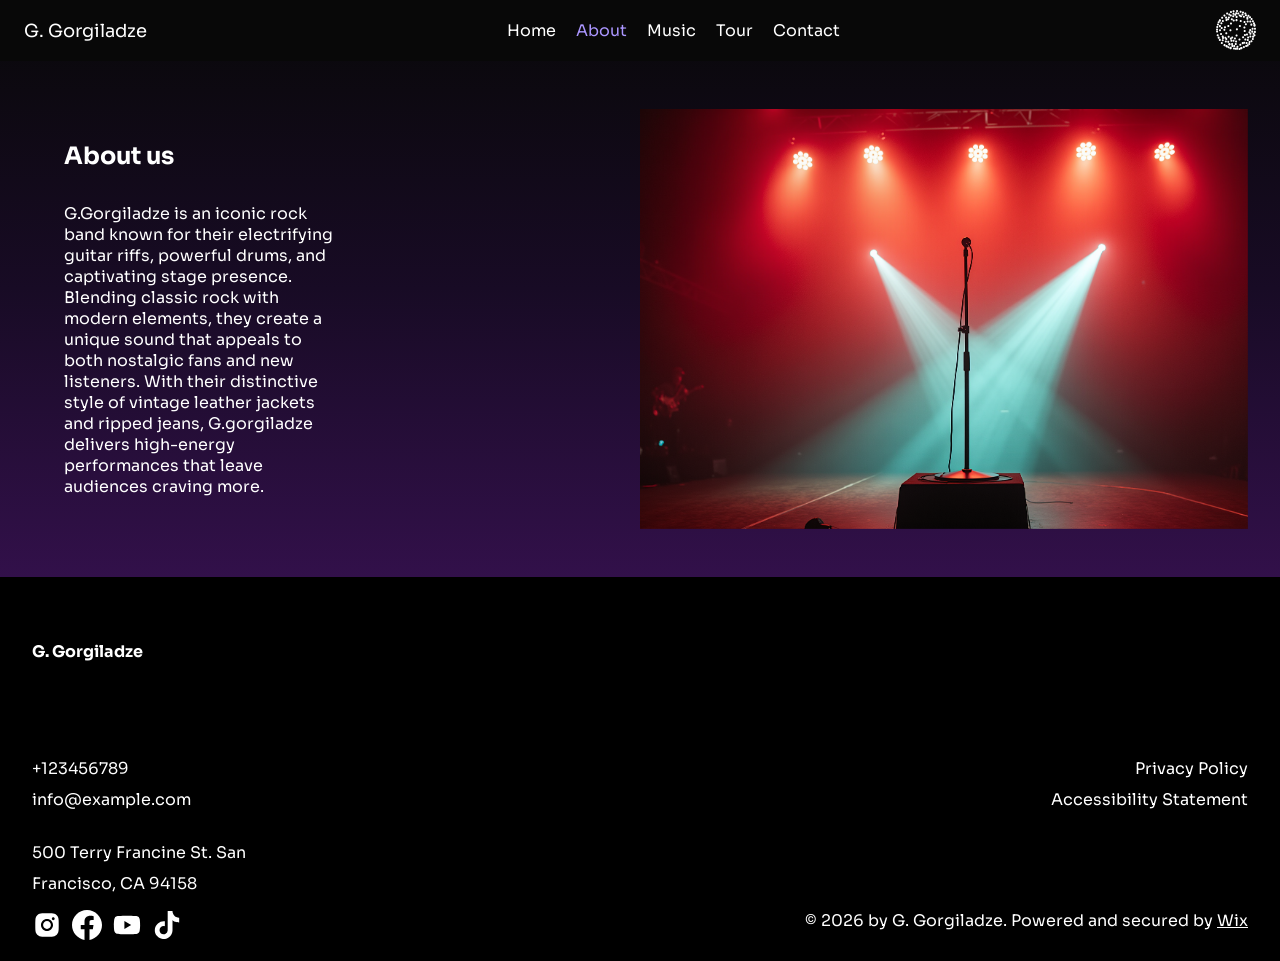
==== commit 89d79749: "cleaned typos and polishing  - final project" ====
--- a/pages/about.html
+++ b/pages/about.html
@@ -1,850 +1,850 @@
-<!doctype html>
-<html lang="en">
-  <head>
-    <meta charset="UTF-8" />
-    <meta name="viewport" content="width=device-width, initial-scale=1.0" />
-    <title>Rock 'N' Roll Fever</title>
-    <link rel="stylesheet" href="../styles/style.css" />
-    <link rel="stylesheet" href="../styles/about.css" />
-  </head>
-  <body>
-    <header class="header">
-      <div class="name">
-        <a href="../index.html">G. Gorgiladze</a>
-      </div>
-      <nav class="menu" id="menu">
-        <a href="../index.html" class="home"> Home </a>
-        <a href="./about.html" class="about active">About</a>
-        <a href="./music.html" class="music">Music</a>
-        <a href="./tour.html" class="tour">Tour</a>
-        <a href="./contact.html" class="contact">Contact</a>
-      </nav>
-
-      <button class="hamburger-btn" id="hamburger">
-        <span class="hamburger-line"></span>
-        <span class="hamburger-line"></span>
-        <span class="hamburger-line"></span>
-      </button>
-
-      <div class="logo-container">
-        <a href="../index.html">
-          <svg
-            preserveAspectRatio="none"
-            data-bbox="20.001 20.001 159.998 159.998"
-            viewBox="20.001 20.001 159.998 159.998"
-            height="40"
-            width="40"
-            xmlns="http://www.w3.org/2000/svg"
-            data-type="color"
-            role="presentation"
-            aria-hidden="true"
-            aria-label=""
-          >
-            <defs>
-              <style>
-                #comp-m8bzujiv svg [data-color="1"] {
-                  fill: #ffffff;
-                }
-              </style>
-            </defs>
-            <g>
-              <path
-                fill="#ffffff"
-                d="M39.724 61.018c0 2.279-1.857 4.126-4.148 4.126-2.29 0-4.148-1.847-4.148-4.126 0-2.279 1.857-4.126 4.148-4.126 2.29 0 4.148 1.847 4.148 4.126z"
-                data-color="1"
-              ></path>
-              <path
-                fill="#ffffff"
-                d="M28.297 97.723c0 2.279-1.857 4.126-4.148 4.126-2.29 0-4.148-1.847-4.148-4.126 0-2.279 1.857-4.126 4.148-4.126 2.29 0 4.148 1.847 4.148 4.126z"
-                data-color="1"
-              ></path>
-              <path
-                fill="#ffffff"
-                d="M28.474 106.453c0 2.279-1.857 4.126-4.148 4.126-2.29 0-4.148-1.847-4.148-4.126 0-2.279 1.857-4.126 4.148-4.126 2.29 0 4.148 1.847 4.148 4.126z"
-                data-color="1"
-              ></path>
-              <path
-                fill="#ffffff"
-                d="M30.931 121.193c0 2.279-1.857 4.126-4.148 4.126-2.29 0-4.148-1.847-4.148-4.126 0-2.279 1.857-4.126 4.148-4.126 2.29 0 4.148 1.847 4.148 4.126z"
-                data-color="1"
-              ></path>
-              <path
-                fill="#ffffff"
-                d="M34.899 130.507c0 2.279-1.857 4.126-4.148 4.126-2.29 0-4.148-1.847-4.148-4.126 0-2.279 1.857-4.126 4.148-4.126 2.29 0 4.148 1.847 4.148 4.126z"
-                data-color="1"
-              ></path>
-              <path
-                fill="#ffffff"
-                d="M47.437 151.662c0 2.279-1.857 4.126-4.148 4.126-2.29 0-4.148-1.847-4.148-4.126 0-2.279 1.857-4.126 4.148-4.126 2.29 0 4.148 1.847 4.148 4.126z"
-                data-color="1"
-              ></path>
-              <path
-                fill="#ffffff"
-                d="M58.229 160.503c0 2.279-1.857 4.126-4.148 4.126-2.29 0-4.148-1.847-4.148-4.126 0-2.279 1.857-4.126 4.148-4.126 2.29 0 4.148 1.847 4.148 4.126z"
-                data-color="1"
-              ></path>
-              <path
-                fill="#ffffff"
-                d="M67.434 166.028c0 2.279-1.857 4.126-4.148 4.126-2.29 0-4.148-1.847-4.148-4.126 0-2.279 1.857-4.126 4.148-4.126 2.29 0 4.148 1.847 4.148 4.126z"
-                data-color="1"
-              ></path>
-              <path
-                fill="#ffffff"
-                d="M82.194 172.659c0 2.279-1.857 4.126-4.148 4.126-2.29 0-4.148-1.847-4.148-4.126 0-2.279 1.857-4.126 4.148-4.126 2.29 0 4.148 1.847 4.148 4.126z"
-                data-color="1"
-              ></path>
-              <path
-                fill="#ffffff"
-                d="M77.909 156.398c0 2.279-1.857 4.126-4.148 4.126-2.29 0-4.148-1.847-4.148-4.126 0-2.279 1.857-4.126 4.148-4.126 2.29 0 4.148 1.847 4.148 4.126z"
-                data-color="1"
-              ></path>
-              <path
-                fill="#ffffff"
-                d="M73.306 147.4c0 2.279-1.857 4.126-4.148 4.126-2.29 0-4.148-1.847-4.148-4.126 0-2.279 1.857-4.126 4.148-4.126 2.29 0 4.148 1.847 4.148 4.126z"
-                data-color="1"
-              ></path>
-              <path
-                fill="#ffffff"
-                d="M63.466 145.979c0 2.279-1.857 4.126-4.148 4.126-2.29 0-4.148-1.847-4.148-4.126 0-2.279 1.857-4.126 4.148-4.126 2.29 0 4.148 1.847 4.148 4.126z"
-                data-color="1"
-              ></path>
-              <path
-                fill="#ffffff"
-                d="M51.087 141.243c0 2.279-1.857 4.126-4.148 4.126-2.29 0-4.148-1.847-4.148-4.126 0-2.279 1.857-4.126 4.148-4.126 2.29 0 4.148 1.847 4.148 4.126z"
-                data-color="1"
-              ></path>
-              <path
-                fill="#ffffff"
-                d="M52.198 131.613c0 2.279-1.857 4.126-4.148 4.126-2.29 0-4.148-1.847-4.148-4.126 0-2.279 1.857-4.126 4.148-4.126 2.29 0 4.148 1.847 4.148 4.126z"
-                data-color="1"
-              ></path>
-              <path
-                fill="#ffffff"
-                d="M50.928 125.771c0 2.279-1.857 4.126-4.148 4.126-2.29 0-4.148-1.847-4.148-4.126 0-2.279 1.857-4.126 4.148-4.126 2.29 0 4.148 1.847 4.148 4.126z"
-                data-color="1"
-              ></path>
-              <path
-                fill="#ffffff"
-                d="M65.371 112.984c0 2.279-1.857 4.126-4.148 4.126-2.29 0-4.148-1.847-4.148-4.126 0-2.279 1.857-4.126 4.148-4.126 2.29 0 4.148 1.847 4.148 4.126z"
-                data-color="1"
-              ></path>
-              <path
-                fill="#ffffff"
-                d="M65.371 136.349c0 2.279-1.857 4.126-4.148 4.126-2.29 0-4.148-1.847-4.148-4.126 0-2.279 1.857-4.126 4.148-4.126 2.29 0 4.148 1.847 4.148 4.126z"
-                data-color="1"
-              ></path>
-              <path
-                fill="#ffffff"
-                d="M83.622 134.612c0 2.279-1.857 4.126-4.148 4.126-2.29 0-4.148-1.847-4.148-4.126 0-2.279 1.857-4.126 4.148-4.126 2.29 0 4.148 1.847 4.148 4.126z"
-                data-color="1"
-              ></path>
-              <path
-                fill="#ffffff"
-                d="M74.734 127.35c0 2.279-1.857 4.126-4.148 4.126-2.29 0-4.148-1.847-4.148-4.126 0-2.279 1.857-4.126 4.148-4.126 2.29 0 4.148 1.847 4.148 4.126z"
-                data-color="1"
-              ></path>
-              <path
-                fill="#ffffff"
-                d="M81.876 101.301c0 2.279-1.857 4.126-4.148 4.126-2.29 0-4.148-1.847-4.148-4.126 0-2.279 1.857-4.126 4.148-4.126 2.29 0 4.148 1.847 4.148 4.126z"
-                data-color="1"
-              ></path>
-              <path
-                fill="#ffffff"
-                d="M73.623 84.093c0 2.279-1.857 4.126-4.148 4.126-2.29 0-4.148-1.847-4.148-4.126 0-2.279 1.857-4.126 4.148-4.126 2.29 0 4.148 1.847 4.148 4.126z"
-                data-color="1"
-              ></path>
-              <path
-                fill="#ffffff"
-                d="M60.133 89.303c0 2.279-1.857 4.126-4.148 4.126-2.29 0-4.148-1.847-4.148-4.126 0-2.279 1.857-4.126 4.148-4.126 2.29 0 4.148 1.847 4.148 4.126z"
-                data-color="1"
-              ></path>
-              <path
-                fill="#ffffff"
-                d="M72.512 56.94c0 2.279-1.857 4.126-4.148 4.126-2.29 0-4.148-1.847-4.148-4.126 0-2.279 1.857-4.126 4.148-4.126 2.29 0 4.148 1.847 4.148 4.126z"
-                data-color="1"
-              ></path>
-              <path
-                fill="#ffffff"
-                d="M57.594 99.407c0 2.279-1.857 4.126-4.148 4.126-2.29 0-4.148-1.847-4.148-4.126 0-2.279 1.857-4.126 4.148-4.126 2.29 0 4.148 1.847 4.148 4.126z"
-                data-color="1"
-              ></path>
-              <path
-                fill="#ffffff"
-                d="M99.81 133.665c0 2.279-1.857 4.126-4.148 4.126-2.29 0-4.148-1.847-4.148-4.126 0-2.279 1.857-4.126 4.148-4.126 2.29 0 4.148 1.847 4.148 4.126z"
-                data-color="1"
-              ></path>
-              <path
-                fill="#ffffff"
-                d="M88.542 156.398c0 2.279-1.857 4.126-4.148 4.126-2.29 0-4.148-1.847-4.148-4.126 0-2.279 1.857-4.126 4.148-4.126 2.29 0 4.148 1.847 4.148 4.126z"
-                data-color="1"
-              ></path>
-              <path
-                fill="#ffffff"
-                d="M85.685 142.821c0 2.279-1.857 4.126-4.148 4.126-2.29 0-4.148-1.847-4.148-4.126 0-2.279 1.857-4.126 4.148-4.126 2.29 0 4.148 1.847 4.148 4.126z"
-                data-color="1"
-              ></path>
-              <path
-                fill="#ffffff"
-                d="M103.143 155.767c0 2.279-1.857 4.126-4.148 4.126-2.29 0-4.148-1.847-4.148-4.126 0-2.279 1.857-4.126 4.148-4.126 2.29 0 4.148 1.847 4.148 4.126z"
-                data-color="1"
-              ></path>
-              <path
-                fill="#ffffff"
-                d="M97.112 163.66c0 2.279-1.857 4.126-4.148 4.126-2.29 0-4.148-1.847-4.148-4.126 0-2.279 1.857-4.126 4.148-4.126 2.29 0 4.148 1.847 4.148 4.126z"
-                data-color="1"
-              ></path>
-              <path
-                fill="#ffffff"
-                d="M96.16 174.238c0 2.279-1.857 4.126-4.148 4.126-2.29 0-4.148-1.847-4.148-4.126 0-2.279 1.857-4.126 4.148-4.126 2.29 0 4.148 1.847 4.148 4.126z"
-                data-color="1"
-              ></path>
-              <path
-                fill="#ffffff"
-                d="M108.698 174.553c0 2.279-1.857 4.126-4.148 4.126-2.29 0-4.148-1.847-4.148-4.126 0-2.279 1.857-4.126 4.148-4.126 2.29 0 4.148 1.847 4.148 4.126z"
-                data-color="1"
-              ></path>
-              <path
-                fill="#ffffff"
-                d="M124.251 172.659c0 2.279-1.857 4.126-4.148 4.126-2.29 0-4.148-1.847-4.148-4.126 0-2.279 1.857-4.126 4.148-4.126 2.29 0 4.148 1.847 4.148 4.126z"
-                data-color="1"
-              ></path>
-              <path
-                fill="#ffffff"
-                d="M39.501 139.506c0 2.279-1.857 4.126-4.148 4.126-2.29 0-4.148-1.847-4.148-4.126 0-2.279 1.857-4.126 4.148-4.126 2.29 0 4.148 1.847 4.148 4.126z"
-                data-color="1"
-              ></path>
-              <path
-                fill="#ffffff"
-                d="M44.263 116.299c0 2.279-1.857 4.126-4.148 4.126-2.29 0-4.148-1.847-4.148-4.126 0-2.279 1.857-4.126 4.148-4.126 2.29 0 4.148 1.847 4.148 4.126z"
-                data-color="1"
-              ></path>
-              <path
-                fill="#ffffff"
-                d="M40.136 100.67c0 2.279-1.857 4.126-4.148 4.126-2.29 0-4.148-1.847-4.148-4.126 0-2.279 1.857-4.126 4.148-4.126 2.29 0 4.148 1.847 4.148 4.126z"
-                data-color="1"
-              ></path>
-              <path
-                fill="#ffffff"
-                d="M46.961 92.303c0 2.279-1.857 4.126-4.148 4.126-2.29 0-4.148-1.847-4.148-4.126 0-2.279 1.857-4.126 4.148-4.126 2.29 0 4.148 1.847 4.148 4.126z"
-                data-color="1"
-              ></path>
-              <path
-                fill="#ffffff"
-                d="M39.819 84.567c0 2.279-1.857 4.126-4.148 4.126-2.29 0-4.148-1.847-4.148-4.126 0-2.279 1.857-4.126 4.148-4.126 2.29 0 4.148 1.847 4.148 4.126z"
-                data-color="1"
-              ></path>
-              <path
-                fill="#ffffff"
-                d="M45.691 72.885c0 2.279-1.857 4.126-4.148 4.126-2.29 0-4.148-1.847-4.148-4.126 0-2.279 1.857-4.126 4.148-4.126 2.29 0 4.148 1.847 4.148 4.126z"
-                data-color="1"
-              ></path>
-              <path
-                fill="#ffffff"
-                d="M34.687 69.301c0 2.279-1.857 4.126-4.148 4.126-2.29 0-4.148-1.847-4.148-4.126 0-2.279 1.857-4.126 4.148-4.126 2.29 0 4.148 1.847 4.148 4.126z"
-                data-color="1"
-              ></path>
-              <path
-                fill="#ffffff"
-                d="M31.891 77.899c0 2.279-1.857 4.126-4.148 4.126-2.29 0-4.148-1.847-4.148-4.126 0-2.279 1.857-4.126 4.148-4.126 2.29 0 4.148 1.847 4.148 4.126z"
-                data-color="1"
-              ></path>
-              <path
-                fill="#ffffff"
-                d="M29.193 88.003c0 2.279-1.857 4.126-4.148 4.126-2.29 0-4.148-1.847-4.148-4.126 0-2.279 1.857-4.126 4.148-4.126 2.29 0 4.148 1.847 4.148 4.126z"
-                data-color="1"
-              ></path>
-              <path
-                fill="#ffffff"
-                d="M178.16 82.797c0 2.279-1.857 4.126-4.148 4.126-2.29 0-4.148-1.847-4.148-4.126 0-2.279 1.857-4.126 4.148-4.126 2.29 0 4.148 1.847 4.148 4.126z"
-                data-color="1"
-              ></path>
-              <path
-                fill="#ffffff"
-                d="M160.148 48.805c0 2.279-1.857 4.126-4.148 4.126-2.29 0-4.148-1.847-4.148-4.126 0-2.279 1.857-4.126 4.148-4.126 2.29 0 4.148 1.847 4.148 4.126z"
-                data-color="1"
-              ></path>
-              <path
-                fill="#ffffff"
-                d="M153.817 42.757c0 2.279-1.857 4.126-4.148 4.126-2.29 0-4.148-1.847-4.148-4.126 0-2.279 1.857-4.126 4.148-4.126 2.29 0 4.148 1.847 4.148 4.126z"
-                data-color="1"
-              ></path>
-              <path
-                fill="#ffffff"
-                d="M141.602 34.062c0 2.279-1.857 4.126-4.148 4.126-2.29 0-4.148-1.847-4.148-4.126 0-2.279 1.857-4.126 4.148-4.126 2.29 0 4.148 1.847 4.148 4.126z"
-                data-color="1"
-              ></path>
-              <path
-                fill="#ffffff"
-                d="M132.175 30.266c0 2.279-1.857 4.126-4.148 4.126-2.29 0-4.148-1.847-4.148-4.126 0-2.279 1.857-4.126 4.148-4.126 2.29 0 4.148 1.847 4.148 4.126z"
-                data-color="1"
-              ></path>
-              <path
-                fill="#ffffff"
-                d="M108.271 24.127c0 2.279-1.857 4.126-4.148 4.126-2.29 0-4.148-1.847-4.148-4.126 0-2.279 1.857-4.126 4.148-4.126 2.29 0 4.148 1.847 4.148 4.126z"
-                data-color="1"
-              ></path>
-              <path
-                fill="#ffffff"
-                d="M94.356 25.466c0 2.279-1.857 4.126-4.148 4.126-2.29 0-4.148-1.847-4.148-4.126 0-2.279 1.857-4.126 4.148-4.126 2.29 0 4.148 1.847 4.148 4.126z"
-                data-color="1"
-              ></path>
-              <path
-                fill="#ffffff"
-                d="M83.919 28.034c0 2.279-1.857 4.126-4.148 4.126-2.29 0-4.148-1.847-4.148-4.126 0-2.279 1.857-4.126 4.148-4.126 2.29 0 4.148 1.847 4.148 4.126z"
-                data-color="1"
-              ></path>
-              <path
-                fill="#ffffff"
-                d="M68.769 33.727c0 2.279-1.857 4.126-4.148 4.126-2.29 0-4.148-1.847-4.148-4.126 0-2.279 1.857-4.126 4.148-4.126 2.29 0 4.148 1.847 4.148 4.126z"
-                data-color="1"
-              ></path>
-              <path
-                fill="#ffffff"
-                d="M83.358 42.211c0 2.279-1.857 4.126-4.148 4.126-2.29 0-4.148-1.847-4.148-4.126 0-2.279 1.857-4.126 4.148-4.126 2.29 0 4.148 1.847 4.148 4.126z"
-                data-color="1"
-              ></path>
-              <path
-                fill="#ffffff"
-                d="M77.327 37.79c0 2.279-1.857 4.126-4.148 4.126-2.29 0-4.148-1.847-4.148-4.126 0-2.279 1.857-4.126 4.148-4.126 2.29 0 4.148 1.847 4.148 4.126z"
-                data-color="1"
-              ></path>
-              <path
-                fill="#ffffff"
-                d="M93.009 45.337c0 2.279-1.857 4.126-4.148 4.126-2.29 0-4.148-1.847-4.148-4.126 0-2.279 1.857-4.126 4.148-4.126 2.29 0 4.148 1.847 4.148 4.126z"
-                data-color="1"
-              ></path>
-              <path
-                fill="#ffffff"
-                d="M100.977 39.42c0 2.279-1.857 4.126-4.148 4.126-2.29 0-4.148-1.847-4.148-4.126 0-2.279 1.857-4.126 4.148-4.126 2.29 0 4.148 1.847 4.148 4.126z"
-                data-color="1"
-              ></path>
-              <path
-                fill="#ffffff"
-                d="M93.994 35c0 2.279-1.857 4.126-4.148 4.126-2.29 0-4.148-1.847-4.148-4.126 0-2.279 1.857-4.126 4.148-4.126 2.29 0 4.148 1.847 4.148 4.126z"
-                data-color="1"
-              ></path>
-              <path
-                fill="#ffffff"
-                d="M113.097 34.062c0 2.279-1.857 4.126-4.148 4.126-2.29 0-4.148-1.847-4.148-4.126 0-2.279 1.857-4.126 4.148-4.126 2.29 0 4.148 1.847 4.148 4.126z"
-                data-color="1"
-              ></path>
-              <path
-                fill="#ffffff"
-                d="M105.162 33.43c0 2.279-1.857 4.126-4.148 4.126-2.29 0-4.148-1.847-4.148-4.126 0-2.279 1.857-4.126 4.148-4.126 2.29 0 4.148 1.847 4.148 4.126z"
-                data-color="1"
-              ></path>
-              <path
-                fill="#ffffff"
-                d="M119.157 41.653c0 2.279-1.857 4.126-4.148 4.126-2.29 0-4.148-1.847-4.148-4.126 0-2.279 1.857-4.126 4.148-4.126 2.29 0 4.148 1.847 4.148 4.126z"
-                data-color="1"
-              ></path>
-              <path
-                fill="#ffffff"
-                d="M124.207 44.89c0 2.279-1.857 4.126-4.148 4.126-2.29 0-4.148-1.847-4.148-4.126 0-2.279 1.857-4.126 4.148-4.126 2.29 0 4.148 1.847 4.148 4.126z"
-                data-color="1"
-              ></path>
-              <path
-                fill="#ffffff"
-                d="M123.085 64.091c0 2.279-1.857 4.126-4.148 4.126-2.29 0-4.148-1.847-4.148-4.126 0-2.279 1.857-4.126 4.148-4.126 2.29 0 4.148 1.847 4.148 4.126z"
-                data-color="1"
-              ></path>
-              <path
-                fill="#ffffff"
-                d="M106.476 47.569c0 2.279-1.857 4.126-4.148 4.126-2.29 0-4.148-1.847-4.148-4.126 0-2.279 1.857-4.126 4.148-4.126 2.29 0 4.148 1.847 4.148 4.126z"
-                data-color="1"
-              ></path>
-              <path
-                fill="#ffffff"
-                d="M94.805 61.635c0 2.279-1.857 4.126-4.148 4.126-2.29 0-4.148-1.847-4.148-4.126 0-2.279 1.857-4.126 4.148-4.126 2.29 0 4.148 1.847 4.148 4.126z"
-                data-color="1"
-              ></path>
-              <path
-                fill="#ffffff"
-                d="M106.251 60.518c0 2.279-1.857 4.126-4.148 4.126-2.29 0-4.148-1.847-4.148-4.126 0-2.279 1.857-4.126 4.148-4.126 2.29 0 4.148 1.847 4.148 4.126z"
-                data-color="1"
-              ></path>
-              <path
-                fill="#ffffff"
-                d="M119.718 83.961c0 2.279-1.857 4.126-4.148 4.126-2.29 0-4.148-1.847-4.148-4.126 0-2.279 1.857-4.126 4.148-4.126 2.29 0 4.148 1.847 4.148 4.126z"
-                data-color="1"
-              ></path>
-              <path
-                fill="#ffffff"
-                d="M137.786 90.324c0 2.279-1.857 4.126-4.148 4.126-2.29 0-4.148-1.847-4.148-4.126 0-2.279 1.857-4.126 4.148-4.126 2.29 0 4.148 1.847 4.148 4.126z"
-                data-color="1"
-              ></path>
-              <path
-                fill="#ffffff"
-                d="M143.622 77.152c0 2.279-1.857 4.126-4.148 4.126-2.29 0-4.148-1.847-4.148-4.126 0-2.279 1.857-4.126 4.148-4.126 2.29 0 4.148 1.847 4.148 4.126z"
-                data-color="1"
-              ></path>
-              <path
-                fill="#ffffff"
-                d="M157.874 108.743c0 2.279-1.857 4.126-4.148 4.126-2.29 0-4.148-1.847-4.148-4.126 0-2.279 1.857-4.126 4.148-4.126 2.29 0 4.148 1.847 4.148 4.126z"
-                data-color="1"
-              ></path>
-              <path
-                fill="#ffffff"
-                d="M138.235 68.221c0 2.279-1.857 4.126-4.148 4.126-2.29 0-4.148-1.847-4.148-4.126 0-2.279 1.857-4.126 4.148-4.126 2.29 0 4.148 1.847 4.148 4.126z"
-                data-color="1"
-              ></path>
-              <path
-                fill="#ffffff"
-                d="M84.031 73.691c0 2.279-1.857 4.126-4.148 4.126-2.29 0-4.148-1.847-4.148-4.126 0-2.279 1.857-4.126 4.148-4.126 2.29 0 4.148 1.847 4.148 4.126z"
-                data-color="1"
-              ></path>
-              <path
-                fill="#ffffff"
-                d="M75.839 49.69c0 2.279-1.857 4.126-4.148 4.126-2.29 0-4.148-1.847-4.148-4.126 0-2.279 1.857-4.126 4.148-4.126 2.29 0 4.148 1.847 4.148 4.126z"
-                data-color="1"
-              ></path>
-              <path
-                fill="#ffffff"
-                d="M87.51 57.281c0 2.279-1.857 4.126-4.148 4.126-2.29 0-4.148-1.847-4.148-4.126 0-2.279 1.857-4.126 4.148-4.126 2.29 0 4.148 1.847 4.148 4.126z"
-                data-color="1"
-              ></path>
-              <path
-                fill="#ffffff"
-                d="M65.963 60.407c0 2.279-1.857 4.126-4.148 4.126-2.29 0-4.148-1.847-4.148-4.126 0-2.279 1.857-4.126 4.148-4.126 2.29 0 4.148 1.847 4.148 4.126z"
-                data-color="1"
-              ></path>
-              <path
-                fill="#ffffff"
-                d="M64.617 50.583c0 2.279-1.857 4.126-4.148 4.126-2.29 0-4.148-1.847-4.148-4.126 0-2.279 1.857-4.126 4.148-4.126 2.29 0 4.148 1.847 4.148 4.126z"
-                data-color="1"
-              ></path>
-              <path
-                fill="#ffffff"
-                d="M57.771 42.434c0 2.279-1.857 4.126-4.148 4.126-2.29 0-4.148-1.847-4.148-4.126 0-2.279 1.857-4.126 4.148-4.126 2.29 0 4.148 1.847 4.148 4.126z"
-                data-color="1"
-              ></path>
-              <path
-                fill="#ffffff"
-                d="M48.681 51.03c0 2.279-1.857 4.126-4.148 4.126-2.29 0-4.148-1.847-4.148-4.126 0-2.279 1.857-4.126 4.148-4.126 2.29 0 4.148 1.847 4.148 4.126z"
-                data-color="1"
-              ></path>
-              <path
-                fill="#ffffff"
-                d="M51.538 63.659c0 2.279-1.857 4.126-4.148 4.126-2.29 0-4.148-1.847-4.148-4.126 0-2.279 1.857-4.126 4.148-4.126 2.29 0 4.148 1.847 4.148 4.126z"
-                data-color="1"
-              ></path>
-              <path
-                fill="#ffffff"
-                d="M39.03 63.309c0 2.279-1.857 4.126-4.148 4.126-2.29 0-4.148-1.847-4.148-4.126 0-2.279 1.857-4.126 4.148-4.126 2.29 0 4.148 1.847 4.148 4.126z"
-                data-color="1"
-              ></path>
-              <path
-                fill="#ffffff"
-                d="M122.524 27.141c0 2.279-1.857 4.126-4.148 4.126-2.29 0-4.148-1.847-4.148-4.126 0-2.279 1.857-4.126 4.148-4.126 2.29 0 4.148 1.847 4.148 4.126z"
-                data-color="1"
-              ></path>
-              <path
-                fill="#ffffff"
-                d="M135.654 46.899c0 2.279-1.857 4.126-4.148 4.126-2.29 0-4.148-1.847-4.148-4.126 0-2.279 1.857-4.126 4.148-4.126 2.29 0 4.148 1.847 4.148 4.126z"
-                data-color="1"
-              ></path>
-              <path
-                fill="#ffffff"
-                d="M149.682 55.049c0 2.279-1.857 4.126-4.148 4.126-2.29 0-4.148-1.847-4.148-4.126 0-2.279 1.857-4.126 4.148-4.126 2.29 0 4.148 1.847 4.148 4.126z"
-                data-color="1"
-              ></path>
-              <path
-                fill="#ffffff"
-                d="M149.682 49.681c0 2.279-1.857 4.126-4.148 4.126-2.29 0-4.148-1.847-4.148-4.126 0-2.279 1.857-4.126 4.148-4.126 2.29 0 4.148 1.847 4.148 4.126z"
-                data-color="1"
-              ></path>
-              <path
-                fill="#ffffff"
-                d="M143.975 40.909c0 2.279-1.857 4.126-4.148 4.126-2.29 0-4.148-1.847-4.148-4.126 0-2.279 1.857-4.126 4.148-4.126 2.29 0 4.148 1.847 4.148 4.126z"
-                data-color="1"
-              ></path>
-              <path
-                fill="#ffffff"
-                d="M129.984 38.328c0 2.279-1.857 4.126-4.148 4.126-2.29 0-4.148-1.847-4.148-4.126 0-2.279 1.857-4.126 4.148-4.126 2.29 0 4.148 1.847 4.148 4.126z"
-                data-color="1"
-              ></path>
-              <path
-                fill="#ffffff"
-                d="M150.804 65.765c0 2.279-1.857 4.126-4.148 4.126-2.29 0-4.148-1.847-4.148-4.126 0-2.279 1.857-4.126 4.148-4.126 2.29 0 4.148 1.847 4.148 4.126z"
-                data-color="1"
-              ></path>
-              <path
-                fill="#ffffff"
-                d="M161.353 66.212c0 2.279-1.857 4.126-4.148 4.126-2.29 0-4.148-1.847-4.148-4.126 0-2.279 1.857-4.126 4.148-4.126 2.29 0 4.148 1.847 4.148 4.126z"
-                data-color="1"
-              ></path>
-              <path
-                fill="#ffffff"
-                d="M165.505 78.603c0 2.279-1.857 4.126-4.148 4.126-2.29 0-4.148-1.847-4.148-4.126 0-2.279 1.857-4.126 4.148-4.126 2.29 0 4.148 1.847 4.148 4.126z"
-                data-color="1"
-              ></path>
-              <path
-                fill="#ffffff"
-                d="M175.834 73.397c0 2.279-1.857 4.126-4.148 4.126-2.29 0-4.148-1.847-4.148-4.126 0-2.279 1.857-4.126 4.148-4.126 2.29 0 4.148 1.847 4.148 4.126z"
-                data-color="1"
-              ></path>
-              <path
-                fill="#ffffff"
-                d="M171.698 65.35c0 2.279-1.857 4.126-4.148 4.126-2.29 0-4.148-1.847-4.148-4.126 0-2.279 1.857-4.126 4.148-4.126 2.29 0 4.148 1.847 4.148 4.126z"
-                data-color="1"
-              ></path>
-              <path
-                fill="#ffffff"
-                d="M166.424 56.308c0 2.279-1.857 4.126-4.148 4.126-2.29 0-4.148-1.847-4.148-4.126 0-2.279 1.857-4.126 4.148-4.126 2.29 0 4.148 1.847 4.148 4.126z"
-                data-color="1"
-              ></path>
-              <path
-                fill="#ffffff"
-                d="M65.863 163.654c0 2.279-1.857 4.126-4.148 4.126-2.29 0-4.148-1.847-4.148-4.126 0-2.279 1.857-4.126 4.148-4.126 2.29 0 4.148 1.847 4.148 4.126z"
-                data-color="1"
-              ></path>
-              <path
-                fill="#ffffff"
-                d="M102.762 175.02c0 2.279-1.857 4.126-4.148 4.126-2.29 0-4.148-1.847-4.148-4.126 0-2.279 1.857-4.126 4.148-4.126 2.29 0 4.148 1.847 4.148 4.126z"
-                data-color="1"
-              ></path>
-              <path
-                fill="#ffffff"
-                d="M109.951 166.951c0 2.279-1.857 4.126-4.148 4.126-2.29 0-4.148-1.847-4.148-4.126 0-2.279 1.857-4.126 4.148-4.126 2.29 0 4.148 1.847 4.148 4.126z"
-                data-color="1"
-              ></path>
-              <path
-                fill="#ffffff"
-                d="M126.356 172.4c0 2.279-1.857 4.126-4.148 4.126-2.29 0-4.148-1.847-4.148-4.126 0-2.279 1.857-4.126 4.148-4.126 2.29 0 4.148 1.847 4.148 4.126z"
-                data-color="1"
-              ></path>
-              <path
-                fill="#ffffff"
-                d="M135.72 168.454c0 2.279-1.857 4.126-4.148 4.126-2.29 0-4.148-1.847-4.148-4.126 0-2.279 1.857-4.126 4.148-4.126 2.29 0 4.148 1.847 4.148 4.126z"
-                data-color="1"
-              ></path>
-              <path
-                fill="#ffffff"
-                d="M156.987 155.982c0 2.279-1.857 4.126-4.148 4.126-2.29 0-4.148-1.847-4.148-4.126 0-2.279 1.857-4.126 4.148-4.126 2.29 0 4.148 1.847 4.148 4.126z"
-                data-color="1"
-              ></path>
-              <path
-                fill="#ffffff"
-                d="M165.875 145.247c0 2.279-1.857 4.126-4.148 4.126-2.29 0-4.148-1.847-4.148-4.126 0-2.279 1.857-4.126 4.148-4.126 2.29 0 4.148 1.847 4.148 4.126z"
-                data-color="1"
-              ></path>
-              <path
-                fill="#ffffff"
-                d="M171.429 136.09c0 2.279-1.857 4.126-4.148 4.126-2.29 0-4.148-1.847-4.148-4.126 0-2.279 1.857-4.126 4.148-4.126 2.29 0 4.148 1.847 4.148 4.126z"
-                data-color="1"
-              ></path>
-              <path
-                fill="#ffffff"
-                d="M178.095 121.408c0 2.279-1.857 4.126-4.148 4.126-2.29 0-4.148-1.847-4.148-4.126 0-2.279 1.857-4.126 4.148-4.126 2.29 0 4.148 1.847 4.148 4.126z"
-                data-color="1"
-              ></path>
-              <path
-                fill="#ffffff"
-                d="M161.748 125.671c0 2.279-1.857 4.126-4.148 4.126-2.29 0-4.148-1.847-4.148-4.126 0-2.279 1.857-4.126 4.148-4.126 2.29 0 4.148 1.847 4.148 4.126z"
-                data-color="1"
-              ></path>
-              <path
-                fill="#ffffff"
-                d="M172.54 126.618c0 2.279-1.857 4.126-4.148 4.126-2.29 0-4.148-1.847-4.148-4.126 0-2.279 1.857-4.126 4.148-4.126 2.29 0 4.148 1.847 4.148 4.126z"
-                data-color="1"
-              ></path>
-              <path
-                fill="#ffffff"
-                d="M152.702 130.249c0 2.279-1.857 4.126-4.148 4.126-2.29 0-4.148-1.847-4.148-4.126 0-2.279 1.857-4.126 4.148-4.126 2.29 0 4.148 1.847 4.148 4.126z"
-                data-color="1"
-              ></path>
-              <path
-                fill="#ffffff"
-                d="M151.273 140.037c0 2.279-1.857 4.126-4.148 4.126-2.29 0-4.148-1.847-4.148-4.126 0-2.279 1.857-4.126 4.148-4.126 2.29 0 4.148 1.847 4.148 4.126z"
-                data-color="1"
-              ></path>
-              <path
-                fill="#ffffff"
-                d="M146.512 152.351c0 2.279-1.857 4.126-4.148 4.126-2.29 0-4.148-1.847-4.148-4.126 0-2.279 1.857-4.126 4.148-4.126 2.29 0 4.148 1.847 4.148 4.126z"
-                data-color="1"
-              ></path>
-              <path
-                fill="#ffffff"
-                d="M150.639 161.507c0 2.279-1.857 4.126-4.148 4.126-2.29 0-4.148-1.847-4.148-4.126 0-2.279 1.857-4.126 4.148-4.126 2.29 0 4.148 1.847 4.148 4.126z"
-                data-color="1"
-              ></path>
-              <path
-                fill="#ffffff"
-                d="M136.831 151.246c0 2.279-1.857 4.126-4.148 4.126-2.29 0-4.148-1.847-4.148-4.126 0-2.279 1.857-4.126 4.148-4.126 2.29 0 4.148 1.847 4.148 4.126z"
-                data-color="1"
-              ></path>
-              <path
-                fill="#ffffff"
-                d="M130.959 152.509c0 2.279-1.857 4.126-4.148 4.126-2.29 0-4.148-1.847-4.148-4.126 0-2.279 1.857-4.126 4.148-4.126 2.29 0 4.148 1.847 4.148 4.126z"
-                data-color="1"
-              ></path>
-              <path
-                fill="#ffffff"
-                d="M118.104 138.142c0 2.279-1.857 4.126-4.148 4.126-2.29 0-4.148-1.847-4.148-4.126 0-2.279 1.857-4.126 4.148-4.126 2.29 0 4.148 1.847 4.148 4.126z"
-                data-color="1"
-              ></path>
-              <path
-                fill="#ffffff"
-                d="M141.592 138.142c0 2.279-1.857 4.126-4.148 4.126-2.29 0-4.148-1.847-4.148-4.126 0-2.279 1.857-4.126 4.148-4.126 2.29 0 4.148 1.847 4.148 4.126z"
-                data-color="1"
-              ></path>
-              <path
-                fill="#ffffff"
-                d="M139.847 119.987c0 2.279-1.857 4.126-4.148 4.126-2.29 0-4.148-1.847-4.148-4.126 0-2.279 1.857-4.126 4.148-4.126 2.29 0 4.148 1.847 4.148 4.126z"
-                data-color="1"
-              ></path>
-              <path
-                fill="#ffffff"
-                d="M132.546 128.828c0 2.279-1.857 4.126-4.148 4.126-2.29 0-4.148-1.847-4.148-4.126 0-2.279 1.857-4.126 4.148-4.126 2.29 0 4.148 1.847 4.148 4.126z"
-                data-color="1"
-              ></path>
-              <path
-                fill="#ffffff"
-                d="M106.359 121.724c0 2.279-1.857 4.126-4.148 4.126-2.29 0-4.148-1.847-4.148-4.126 0-2.279 1.857-4.126 4.148-4.126 2.29 0 4.148 1.847 4.148 4.126z"
-                data-color="1"
-              ></path>
-              <path
-                fill="#ffffff"
-                d="M89.06 129.933c0 2.279-1.857 4.126-4.148 4.126-2.29 0-4.148-1.847-4.148-4.126 0-2.279 1.857-4.126 4.148-4.126 2.29 0 4.148 1.847 4.148 4.126z"
-                data-color="1"
-              ></path>
-              <path
-                fill="#ffffff"
-                d="M94.298 143.352c0 2.279-1.857 4.126-4.148 4.126-2.29 0-4.148-1.847-4.148-4.126 0-2.279 1.857-4.126 4.148-4.126 2.29 0 4.148 1.847 4.148 4.126z"
-                data-color="1"
-              ></path>
-              <path
-                fill="#ffffff"
-                d="M61.763 131.038c0 2.279-1.857 4.126-4.148 4.126-2.29 0-4.148-1.847-4.148-4.126 0-2.279 1.857-4.126 4.148-4.126 2.29 0 4.148 1.847 4.148 4.126z"
-                data-color="1"
-              ></path>
-              <path
-                fill="#ffffff"
-                d="M104.455 145.878c0 2.279-1.857 4.126-4.148 4.126-2.29 0-4.148-1.847-4.148-4.126 0-2.279 1.857-4.126 4.148-4.126 2.29 0 4.148 1.847 4.148 4.126z"
-                data-color="1"
-              ></path>
-              <path
-                fill="#ffffff"
-                d="M138.894 103.884c0 2.279-1.857 4.126-4.148 4.126-2.29 0-4.148-1.847-4.148-4.126 0-2.279 1.857-4.126 4.148-4.126 2.29 0 4.148 1.847 4.148 4.126z"
-                data-color="1"
-              ></path>
-              <path
-                fill="#ffffff"
-                d="M161.748 115.093c0 2.279-1.857 4.126-4.148 4.126-2.29 0-4.148-1.847-4.148-4.126 0-2.279 1.857-4.126 4.148-4.126 2.29 0 4.148 1.847 4.148 4.126z"
-                data-color="1"
-              ></path>
-              <path
-                fill="#ffffff"
-                d="M148.099 117.935c0 2.279-1.857 4.126-4.148 4.126-2.29 0-4.148-1.847-4.148-4.126 0-2.279 1.857-4.126 4.148-4.126 2.29 0 4.148 1.847 4.148 4.126z"
-                data-color="1"
-              ></path>
-              <path
-                fill="#ffffff"
-                d="M161.113 100.569c0 2.279-1.857 4.126-4.148 4.126-2.29 0-4.148-1.847-4.148-4.126 0-2.279 1.857-4.126 4.148-4.126 2.29 0 4.148 1.847 4.148 4.126z"
-                data-color="1"
-              ></path>
-              <path
-                fill="#ffffff"
-                d="M169.049 106.568c0 2.279-1.857 4.126-4.148 4.126-2.29 0-4.148-1.847-4.148-4.126 0-2.279 1.857-4.126 4.148-4.126 2.29 0 4.148 1.847 4.148 4.126z"
-                data-color="1"
-              ></path>
-              <path
-                fill="#ffffff"
-                d="M179.682 107.515c0 2.279-1.857 4.126-4.148 4.126-2.29 0-4.148-1.847-4.148-4.126 0-2.279 1.857-4.126 4.148-4.126 2.29 0 4.148 1.847 4.148 4.126z"
-                data-color="1"
-              ></path>
-              <path
-                fill="#ffffff"
-                d="M179.999 95.044c0 2.279-1.857 4.126-4.148 4.126-2.29 0-4.148-1.847-4.148-4.126 0-2.279 1.857-4.126 4.148-4.126 2.29 0 4.148 1.847 4.148 4.126z"
-                data-color="1"
-              ></path>
-              <path
-                fill="#ffffff"
-                d="M174.457 115.166c0 2.279-1.857 4.126-4.148 4.126-2.29 0-4.148-1.847-4.148-4.126 0-2.279 1.857-4.126 4.148-4.126 2.29 0 4.148 1.847 4.148 4.126z"
-                data-color="1"
-              ></path>
-              <path
-                fill="#ffffff"
-                d="M170.477 95.359c0 2.279-1.857 4.126-4.148 4.126-2.29 0-4.148-1.847-4.148-4.126 0-2.279 1.857-4.126 4.148-4.126 2.29 0 4.148 1.847 4.148 4.126z"
-                data-color="1"
-              ></path>
-              <path
-                fill="#ffffff"
-                d="M178.095 79.572c0 2.279-1.857 4.126-4.148 4.126-2.29 0-4.148-1.847-4.148-4.126 0-2.279 1.857-4.126 4.148-4.126 2.29 0 4.148 1.847 4.148 4.126z"
-                data-color="1"
-              ></path>
-              <path
-                fill="#ffffff"
-                d="M144.766 163.875c0 2.279-1.857 4.126-4.148 4.126-2.29 0-4.148-1.847-4.148-4.126 0-2.279 1.857-4.126 4.148-4.126 2.29 0 4.148 1.847 4.148 4.126z"
-                data-color="1"
-              ></path>
-              <path
-                fill="#ffffff"
-                d="M121.437 159.139c0 2.279-1.857 4.126-4.148 4.126-2.29 0-4.148-1.847-4.148-4.126 0-2.279 1.857-4.126 4.148-4.126 2.29 0 4.148 1.847 4.148 4.126z"
-                data-color="1"
-              ></path>
-              <path
-                fill="#ffffff"
-                d="M118.104 175.873c0 2.279-1.857 4.126-4.148 4.126-2.29 0-4.148-1.847-4.148-4.126 0-2.279 1.857-4.126 4.148-4.126 2.29 0 4.148 1.847 4.148 4.126z"
-                data-color="1"
-              ></path>
-              <path
-                fill="#ffffff"
-                d="M107.81 97.469c0 2.279-1.857 4.126-4.148 4.126-2.29 0-4.148-1.847-4.148-4.126 0-2.279 1.857-4.126 4.148-4.126 2.29 0 4.148 1.847 4.148 4.126z"
-                data-color="1"
-              ></path>
-              <path
-                fill="#ffffff"
-                d="M89.536 163.56c0 2.279-1.857 4.126-4.148 4.126-2.29 0-4.148-1.847-4.148-4.126 0-2.279 1.857-4.126 4.148-4.126 2.29 0 4.148 1.847 4.148 4.126z"
-                data-color="1"
-              ></path>
-              <path
-                fill="#ffffff"
-                d="M77.792 157.718c0 2.279-1.857 4.126-4.148 4.126-2.29 0-4.148-1.847-4.148-4.126 0-2.279 1.857-4.126 4.148-4.126 2.29 0 4.148 1.847 4.148 4.126z"
-                data-color="1"
-              ></path>
-              <path
-                fill="#ffffff"
-                d="M74.189 168.664c0 2.279-1.857 4.126-4.148 4.126-2.29 0-4.148-1.847-4.148-4.126 0-2.279 1.857-4.126 4.148-4.126 2.29 0 4.148 1.847 4.148 4.126z"
-                data-color="1"
-              ></path>
-              <path
-                fill="#ffffff"
-                d="M82.833 171.445c0 2.279-1.857 4.126-4.148 4.126-2.29 0-4.148-1.847-4.148-4.126 0-2.279 1.857-4.126 4.148-4.126 2.29 0 4.148 1.847 4.148 4.126z"
-                data-color="1"
-              ></path>
-              <path
-                fill="#ffffff"
-                d="M158.313 147.795c0 2.279-1.857 4.126-4.148 4.126-2.29 0-4.148-1.847-4.148-4.126 0-2.279 1.857-4.126 4.148-4.126 2.29 0 4.148 1.847 4.148 4.126z"
-                data-color="1"
-              ></path>
-            </g>
-          </svg>
-        </a>
-      </div>
-    </header>
-
-    <section class="about-us">
-      <div class="container">
-        <div class="text">
-          <h1>About us</h1>
-          <p>
-            G.Gorgiladze is an iconic rock band known for their electrifying
-            guitar riffs, powerful drums, and captivating stage presence.
-            Blending classic rock with modern elements, they create a unique
-            sound that appeals to both nostalgic fans and new listeners. With
-            their distinctive style of vintage leather jackets and ripped jeans,
-            G.gorgiladze delivers high-energy performances that leave audiences
-            craving more.
-          </p>
-        </div>
-        <img src="../img/aboutus.png" alt="stage" />
-      </div>
-    </section>
-
-    <footer class="footer">
-      <h4 class="name-2"><a href="#top">G. Gorgiladze</a></h4>
-      <div class="footer-info">
-        <div class="footer-contact">
-          <a href="tel:+123456789">+123456789</a>
-          <a href="mailto:info@example.com">info@example.com</a>
-        </div>
-
-        <div class="footer-links">
-          <a href="./privacy.html">Privacy Policy</a>
-          <a href="./Accessibility.html">Accessibility Statement</a>
-        </div>
-      </div>
-      <div class="footer-address">
-        <p class="address-ln-1">500 Terry Francine St. San</p>
-        <p class="address-ln-2">Francisco, CA 94158</p>
-      </div>
-      <div class="last-row">
-        <div class="social">
-          <a href="https://www.instagram.com/">
-            <svg
-              class="instagram"
-              xmlns="http://www.w3.org/2000/svg"
-              width="1em"
-              height="1em"
-              viewBox="0 0 1024 1024"
-            >
-              <path d="M0 0h1024v1024H0z" fill="none" />
-              <path
-                fill="currentColor"
-                d="M512 378.7c-73.4 0-133.3 59.9-133.3 133.3S438.6 645.3 512 645.3S645.3 585.4 645.3 512S585.4 378.7 512 378.7M911.8 512c0-55.2.5-109.9-2.6-165c-3.1-64-17.7-120.8-64.5-167.6c-46.9-46.9-103.6-61.4-167.6-64.5c-55.2-3.1-109.9-2.6-165-2.6c-55.2 0-109.9-.5-165 2.6c-64 3.1-120.8 17.7-167.6 64.5C132.6 226.3 118.1 283 115 347c-3.1 55.2-2.6 109.9-2.6 165s-.5 109.9 2.6 165c3.1 64 17.7 120.8 64.5 167.6c46.9 46.9 103.6 61.4 167.6 64.5c55.2 3.1 109.9 2.6 165 2.6c55.2 0 109.9.5 165-2.6c64-3.1 120.8-17.7 167.6-64.5c46.9-46.9 61.4-103.6 64.5-167.6c3.2-55.1 2.6-109.8 2.6-165M512 717.1c-113.5 0-205.1-91.6-205.1-205.1S398.5 306.9 512 306.9S717.1 398.5 717.1 512S625.5 717.1 512 717.1m213.5-370.7c-26.5 0-47.9-21.4-47.9-47.9s21.4-47.9 47.9-47.9s47.9 21.4 47.9 47.9a47.84 47.84 0 0 1-47.9 47.9"
-              />
-            </svg>
-          </a>
-          <a href="https://www.facebook.com/wix">
-            <svg
-              class="facebook"
-              xmlns="http://www.w3.org/2000/svg"
-              width="1em"
-              height="1em"
-              viewBox="0 0 24 24"
-            >
-              <path d="M0 0h24v24H0z" fill="none" />
-              <g fill="none">
-                <g clip-path="url(#SVGXv8lpc2Y)">
-                  <path
-                    fill="currentColor"
-                    fill-rule="evenodd"
-                    d="M0 12.067C0 18.034 4.333 22.994 10 24v-8.667H7V12h3V9.333c0-3 1.933-4.666 4.667-4.666c.866 0 1.8.133 2.666.266V8H15.8c-1.467 0-1.8.733-1.8 1.667V12h3.2l-.533 3.333H14V24c5.667-1.006 10-5.966 10-11.933C24 5.43 18.6 0 12 0S0 5.43 0 12.067"
-                    clip-rule="evenodd"
-                  />
-                </g>
-                <defs>
-                  <clipPath id="SVGXv8lpc2Y">
-                    <path fill="#fff" d="M0 0h24v24H0z" />
-                  </clipPath>
-                </defs>
-              </g>
-            </svg>
-          </a>
-          <a
-            href="https://music.youtube.com/watch?v=4K6cvc27_CE&list=RDAMVM4K6cvc27_CE"
-          >
-            <svg
-              class="youtube"
-              xmlns="http://www.w3.org/2000/svg"
-              width="1em"
-              height="1em"
-              viewBox="0 0 1024 1024"
-            >
-              <path d="M0 0h1024v1024H0z" fill="none" />
-              <path
-                fill="currentColor"
-                d="M941.3 296.1a112.3 112.3 0 0 0-79.2-79.3C792.2 198 512 198 512 198s-280.2 0-350.1 18.7A112.12 112.12 0 0 0 82.7 296C64 366 64 512 64 512s0 146 18.7 215.9c10.3 38.6 40.7 69 79.2 79.3C231.8 826 512 826 512 826s280.2 0 350.1-18.8c38.6-10.3 68.9-40.7 79.2-79.3C960 658 960 512 960 512s0-146-18.7-215.9M423 646V378l232 133z"
-              />
-            </svg>
-          </a>
-          <a href="https://www.tiktok.com/">
-            <svg
-              class="tiktok"
-              xmlns="http://www.w3.org/2000/svg"
-              width="1em"
-              height="1em"
-              viewBox="0 0 24 24"
-            >
-              <path d="M0 0h24v24H0z" fill="none" />
-              <path
-                fill="currentColor"
-                d="M19.321 5.562a5 5 0 0 1-.443-.258a6.2 6.2 0 0 1-1.137-.966c-.849-.971-1.166-1.956-1.282-2.645h.004c-.097-.573-.057-.943-.05-.943h-3.865v14.943q.002.3-.008.595l-.004.073q0 .016-.003.033v.009a3.28 3.28 0 0 1-1.65 2.604a3.2 3.2 0 0 1-1.6.422c-1.8 0-3.26-1.468-3.26-3.281s1.46-3.282 3.26-3.282c.341 0 .68.054 1.004.16l.005-3.936a7.18 7.18 0 0 0-5.532 1.62a7.6 7.6 0 0 0-1.655 2.04c-.163.281-.779 1.412-.853 3.246c-.047 1.04.266 2.12.415 2.565v.01c.093.262.457 1.158 1.049 1.913a7.9 7.9 0 0 0 1.674 1.58v-.01l.009.01c1.87 1.27 3.945 1.187 3.945 1.187c.359-.015 1.562 0 2.928-.647c1.515-.718 2.377-1.787 2.377-1.787a7.4 7.4 0 0 0 1.296-2.153c.35-.92.466-2.022.466-2.462V8.273c.047.028.672.441.672.441s.9.577 2.303.952c1.006.267 2.363.324 2.363.324V6.153c-.475.052-1.44-.098-2.429-.59"
-              />
-            </svg>
-          </a>
-        </div>
-        <div class="copyright">
-          © 2026 by G. Gorgiladze. Powered and secured by
-          <a
-            href="https://www.wix.com/?experimentsoff=specs.thunderbolt.viewport_hydration_extended_react_18"
-            class="wix"
-            >Wix</a
-          >
-        </div>
-      </div>
-    </footer>
-    <script src="../js/script.js"></script>
-  </body>
-</html>
+<!doctype html>
+<html lang="en">
+  <head>
+    <meta charset="UTF-8" />
+    <meta name="viewport" content="width=device-width, initial-scale=1.0" />
+    <title>Rock 'N' Roll Fever</title>
+    <link rel="stylesheet" href="../styles/style.css" />
+    <link rel="stylesheet" href="../styles/about.css" />
+  </head>
+  <body>
+    <header class="header">
+      <div class="name">
+        <a href="../index.html">G. Gorgiladze</a>
+      </div>
+      <nav class="menu" id="menu">
+        <a href="../index.html" class="home"> Home </a>
+        <a href="./about.html" class="about active">About</a>
+        <a href="./music.html" class="music">Music</a>
+        <a href="./tour.html" class="tour">Tour</a>
+        <a href="./contact.html" class="contact">Contact</a>
+      </nav>
+
+      <button class="hamburger-btn" id="hamburger">
+        <span class="hamburger-line"></span>
+        <span class="hamburger-line"></span>
+        <span class="hamburger-line"></span>
+      </button>
+
+      <div class="logo-container">
+        <a href="../index.html">
+          <svg
+            preserveAspectRatio="none"
+            data-bbox="20.001 20.001 159.998 159.998"
+            viewBox="20.001 20.001 159.998 159.998"
+            height="40"
+            width="40"
+            xmlns="http://www.w3.org/2000/svg"
+            data-type="color"
+            role="presentation"
+            aria-hidden="true"
+            aria-label=""
+          >
+            <defs>
+              <style>
+                #comp-m8bzujiv svg [data-color="1"] {
+                  fill: #ffffff;
+                }
+              </style>
+            </defs>
+            <g>
+              <path
+                fill="#ffffff"
+                d="M39.724 61.018c0 2.279-1.857 4.126-4.148 4.126-2.29 0-4.148-1.847-4.148-4.126 0-2.279 1.857-4.126 4.148-4.126 2.29 0 4.148 1.847 4.148 4.126z"
+                data-color="1"
+              ></path>
+              <path
+                fill="#ffffff"
+                d="M28.297 97.723c0 2.279-1.857 4.126-4.148 4.126-2.29 0-4.148-1.847-4.148-4.126 0-2.279 1.857-4.126 4.148-4.126 2.29 0 4.148 1.847 4.148 4.126z"
+                data-color="1"
+              ></path>
+              <path
+                fill="#ffffff"
+                d="M28.474 106.453c0 2.279-1.857 4.126-4.148 4.126-2.29 0-4.148-1.847-4.148-4.126 0-2.279 1.857-4.126 4.148-4.126 2.29 0 4.148 1.847 4.148 4.126z"
+                data-color="1"
+              ></path>
+              <path
+                fill="#ffffff"
+                d="M30.931 121.193c0 2.279-1.857 4.126-4.148 4.126-2.29 0-4.148-1.847-4.148-4.126 0-2.279 1.857-4.126 4.148-4.126 2.29 0 4.148 1.847 4.148 4.126z"
+                data-color="1"
+              ></path>
+              <path
+                fill="#ffffff"
+                d="M34.899 130.507c0 2.279-1.857 4.126-4.148 4.126-2.29 0-4.148-1.847-4.148-4.126 0-2.279 1.857-4.126 4.148-4.126 2.29 0 4.148 1.847 4.148 4.126z"
+                data-color="1"
+              ></path>
+              <path
+                fill="#ffffff"
+                d="M47.437 151.662c0 2.279-1.857 4.126-4.148 4.126-2.29 0-4.148-1.847-4.148-4.126 0-2.279 1.857-4.126 4.148-4.126 2.29 0 4.148 1.847 4.148 4.126z"
+                data-color="1"
+              ></path>
+              <path
+                fill="#ffffff"
+                d="M58.229 160.503c0 2.279-1.857 4.126-4.148 4.126-2.29 0-4.148-1.847-4.148-4.126 0-2.279 1.857-4.126 4.148-4.126 2.29 0 4.148 1.847 4.148 4.126z"
+                data-color="1"
+              ></path>
+              <path
+                fill="#ffffff"
+                d="M67.434 166.028c0 2.279-1.857 4.126-4.148 4.126-2.29 0-4.148-1.847-4.148-4.126 0-2.279 1.857-4.126 4.148-4.126 2.29 0 4.148 1.847 4.148 4.126z"
+                data-color="1"
+              ></path>
+              <path
+                fill="#ffffff"
+                d="M82.194 172.659c0 2.279-1.857 4.126-4.148 4.126-2.29 0-4.148-1.847-4.148-4.126 0-2.279 1.857-4.126 4.148-4.126 2.29 0 4.148 1.847 4.148 4.126z"
+                data-color="1"
+              ></path>
+              <path
+                fill="#ffffff"
+                d="M77.909 156.398c0 2.279-1.857 4.126-4.148 4.126-2.29 0-4.148-1.847-4.148-4.126 0-2.279 1.857-4.126 4.148-4.126 2.29 0 4.148 1.847 4.148 4.126z"
+                data-color="1"
+              ></path>
+              <path
+                fill="#ffffff"
+                d="M73.306 147.4c0 2.279-1.857 4.126-4.148 4.126-2.29 0-4.148-1.847-4.148-4.126 0-2.279 1.857-4.126 4.148-4.126 2.29 0 4.148 1.847 4.148 4.126z"
+                data-color="1"
+              ></path>
+              <path
+                fill="#ffffff"
+                d="M63.466 145.979c0 2.279-1.857 4.126-4.148 4.126-2.29 0-4.148-1.847-4.148-4.126 0-2.279 1.857-4.126 4.148-4.126 2.29 0 4.148 1.847 4.148 4.126z"
+                data-color="1"
+              ></path>
+              <path
+                fill="#ffffff"
+                d="M51.087 141.243c0 2.279-1.857 4.126-4.148 4.126-2.29 0-4.148-1.847-4.148-4.126 0-2.279 1.857-4.126 4.148-4.126 2.29 0 4.148 1.847 4.148 4.126z"
+                data-color="1"
+              ></path>
+              <path
+                fill="#ffffff"
+                d="M52.198 131.613c0 2.279-1.857 4.126-4.148 4.126-2.29 0-4.148-1.847-4.148-4.126 0-2.279 1.857-4.126 4.148-4.126 2.29 0 4.148 1.847 4.148 4.126z"
+                data-color="1"
+              ></path>
+              <path
+                fill="#ffffff"
+                d="M50.928 125.771c0 2.279-1.857 4.126-4.148 4.126-2.29 0-4.148-1.847-4.148-4.126 0-2.279 1.857-4.126 4.148-4.126 2.29 0 4.148 1.847 4.148 4.126z"
+                data-color="1"
+              ></path>
+              <path
+                fill="#ffffff"
+                d="M65.371 112.984c0 2.279-1.857 4.126-4.148 4.126-2.29 0-4.148-1.847-4.148-4.126 0-2.279 1.857-4.126 4.148-4.126 2.29 0 4.148 1.847 4.148 4.126z"
+                data-color="1"
+              ></path>
+              <path
+                fill="#ffffff"
+                d="M65.371 136.349c0 2.279-1.857 4.126-4.148 4.126-2.29 0-4.148-1.847-4.148-4.126 0-2.279 1.857-4.126 4.148-4.126 2.29 0 4.148 1.847 4.148 4.126z"
+                data-color="1"
+              ></path>
+              <path
+                fill="#ffffff"
+                d="M83.622 134.612c0 2.279-1.857 4.126-4.148 4.126-2.29 0-4.148-1.847-4.148-4.126 0-2.279 1.857-4.126 4.148-4.126 2.29 0 4.148 1.847 4.148 4.126z"
+                data-color="1"
+              ></path>
+              <path
+                fill="#ffffff"
+                d="M74.734 127.35c0 2.279-1.857 4.126-4.148 4.126-2.29 0-4.148-1.847-4.148-4.126 0-2.279 1.857-4.126 4.148-4.126 2.29 0 4.148 1.847 4.148 4.126z"
+                data-color="1"
+              ></path>
+              <path
+                fill="#ffffff"
+                d="M81.876 101.301c0 2.279-1.857 4.126-4.148 4.126-2.29 0-4.148-1.847-4.148-4.126 0-2.279 1.857-4.126 4.148-4.126 2.29 0 4.148 1.847 4.148 4.126z"
+                data-color="1"
+              ></path>
+              <path
+                fill="#ffffff"
+                d="M73.623 84.093c0 2.279-1.857 4.126-4.148 4.126-2.29 0-4.148-1.847-4.148-4.126 0-2.279 1.857-4.126 4.148-4.126 2.29 0 4.148 1.847 4.148 4.126z"
+                data-color="1"
+              ></path>
+              <path
+                fill="#ffffff"
+                d="M60.133 89.303c0 2.279-1.857 4.126-4.148 4.126-2.29 0-4.148-1.847-4.148-4.126 0-2.279 1.857-4.126 4.148-4.126 2.29 0 4.148 1.847 4.148 4.126z"
+                data-color="1"
+              ></path>
+              <path
+                fill="#ffffff"
+                d="M72.512 56.94c0 2.279-1.857 4.126-4.148 4.126-2.29 0-4.148-1.847-4.148-4.126 0-2.279 1.857-4.126 4.148-4.126 2.29 0 4.148 1.847 4.148 4.126z"
+                data-color="1"
+              ></path>
+              <path
+                fill="#ffffff"
+                d="M57.594 99.407c0 2.279-1.857 4.126-4.148 4.126-2.29 0-4.148-1.847-4.148-4.126 0-2.279 1.857-4.126 4.148-4.126 2.29 0 4.148 1.847 4.148 4.126z"
+                data-color="1"
+              ></path>
+              <path
+                fill="#ffffff"
+                d="M99.81 133.665c0 2.279-1.857 4.126-4.148 4.126-2.29 0-4.148-1.847-4.148-4.126 0-2.279 1.857-4.126 4.148-4.126 2.29 0 4.148 1.847 4.148 4.126z"
+                data-color="1"
+              ></path>
+              <path
+                fill="#ffffff"
+                d="M88.542 156.398c0 2.279-1.857 4.126-4.148 4.126-2.29 0-4.148-1.847-4.148-4.126 0-2.279 1.857-4.126 4.148-4.126 2.29 0 4.148 1.847 4.148 4.126z"
+                data-color="1"
+              ></path>
+              <path
+                fill="#ffffff"
+                d="M85.685 142.821c0 2.279-1.857 4.126-4.148 4.126-2.29 0-4.148-1.847-4.148-4.126 0-2.279 1.857-4.126 4.148-4.126 2.29 0 4.148 1.847 4.148 4.126z"
+                data-color="1"
+              ></path>
+              <path
+                fill="#ffffff"
+                d="M103.143 155.767c0 2.279-1.857 4.126-4.148 4.126-2.29 0-4.148-1.847-4.148-4.126 0-2.279 1.857-4.126 4.148-4.126 2.29 0 4.148 1.847 4.148 4.126z"
+                data-color="1"
+              ></path>
+              <path
+                fill="#ffffff"
+                d="M97.112 163.66c0 2.279-1.857 4.126-4.148 4.126-2.29 0-4.148-1.847-4.148-4.126 0-2.279 1.857-4.126 4.148-4.126 2.29 0 4.148 1.847 4.148 4.126z"
+                data-color="1"
+              ></path>
+              <path
+                fill="#ffffff"
+                d="M96.16 174.238c0 2.279-1.857 4.126-4.148 4.126-2.29 0-4.148-1.847-4.148-4.126 0-2.279 1.857-4.126 4.148-4.126 2.29 0 4.148 1.847 4.148 4.126z"
+                data-color="1"
+              ></path>
+              <path
+                fill="#ffffff"
+                d="M108.698 174.553c0 2.279-1.857 4.126-4.148 4.126-2.29 0-4.148-1.847-4.148-4.126 0-2.279 1.857-4.126 4.148-4.126 2.29 0 4.148 1.847 4.148 4.126z"
+                data-color="1"
+              ></path>
+              <path
+                fill="#ffffff"
+                d="M124.251 172.659c0 2.279-1.857 4.126-4.148 4.126-2.29 0-4.148-1.847-4.148-4.126 0-2.279 1.857-4.126 4.148-4.126 2.29 0 4.148 1.847 4.148 4.126z"
+                data-color="1"
+              ></path>
+              <path
+                fill="#ffffff"
+                d="M39.501 139.506c0 2.279-1.857 4.126-4.148 4.126-2.29 0-4.148-1.847-4.148-4.126 0-2.279 1.857-4.126 4.148-4.126 2.29 0 4.148 1.847 4.148 4.126z"
+                data-color="1"
+              ></path>
+              <path
+                fill="#ffffff"
+                d="M44.263 116.299c0 2.279-1.857 4.126-4.148 4.126-2.29 0-4.148-1.847-4.148-4.126 0-2.279 1.857-4.126 4.148-4.126 2.29 0 4.148 1.847 4.148 4.126z"
+                data-color="1"
+              ></path>
+              <path
+                fill="#ffffff"
+                d="M40.136 100.67c0 2.279-1.857 4.126-4.148 4.126-2.29 0-4.148-1.847-4.148-4.126 0-2.279 1.857-4.126 4.148-4.126 2.29 0 4.148 1.847 4.148 4.126z"
+                data-color="1"
+              ></path>
+              <path
+                fill="#ffffff"
+                d="M46.961 92.303c0 2.279-1.857 4.126-4.148 4.126-2.29 0-4.148-1.847-4.148-4.126 0-2.279 1.857-4.126 4.148-4.126 2.29 0 4.148 1.847 4.148 4.126z"
+                data-color="1"
+              ></path>
+              <path
+                fill="#ffffff"
+                d="M39.819 84.567c0 2.279-1.857 4.126-4.148 4.126-2.29 0-4.148-1.847-4.148-4.126 0-2.279 1.857-4.126 4.148-4.126 2.29 0 4.148 1.847 4.148 4.126z"
+                data-color="1"
+              ></path>
+              <path
+                fill="#ffffff"
+                d="M45.691 72.885c0 2.279-1.857 4.126-4.148 4.126-2.29 0-4.148-1.847-4.148-4.126 0-2.279 1.857-4.126 4.148-4.126 2.29 0 4.148 1.847 4.148 4.126z"
+                data-color="1"
+              ></path>
+              <path
+                fill="#ffffff"
+                d="M34.687 69.301c0 2.279-1.857 4.126-4.148 4.126-2.29 0-4.148-1.847-4.148-4.126 0-2.279 1.857-4.126 4.148-4.126 2.29 0 4.148 1.847 4.148 4.126z"
+                data-color="1"
+              ></path>
+              <path
+                fill="#ffffff"
+                d="M31.891 77.899c0 2.279-1.857 4.126-4.148 4.126-2.29 0-4.148-1.847-4.148-4.126 0-2.279 1.857-4.126 4.148-4.126 2.29 0 4.148 1.847 4.148 4.126z"
+                data-color="1"
+              ></path>
+              <path
+                fill="#ffffff"
+                d="M29.193 88.003c0 2.279-1.857 4.126-4.148 4.126-2.29 0-4.148-1.847-4.148-4.126 0-2.279 1.857-4.126 4.148-4.126 2.29 0 4.148 1.847 4.148 4.126z"
+                data-color="1"
+              ></path>
+              <path
+                fill="#ffffff"
+                d="M178.16 82.797c0 2.279-1.857 4.126-4.148 4.126-2.29 0-4.148-1.847-4.148-4.126 0-2.279 1.857-4.126 4.148-4.126 2.29 0 4.148 1.847 4.148 4.126z"
+                data-color="1"
+              ></path>
+              <path
+                fill="#ffffff"
+                d="M160.148 48.805c0 2.279-1.857 4.126-4.148 4.126-2.29 0-4.148-1.847-4.148-4.126 0-2.279 1.857-4.126 4.148-4.126 2.29 0 4.148 1.847 4.148 4.126z"
+                data-color="1"
+              ></path>
+              <path
+                fill="#ffffff"
+                d="M153.817 42.757c0 2.279-1.857 4.126-4.148 4.126-2.29 0-4.148-1.847-4.148-4.126 0-2.279 1.857-4.126 4.148-4.126 2.29 0 4.148 1.847 4.148 4.126z"
+                data-color="1"
+              ></path>
+              <path
+                fill="#ffffff"
+                d="M141.602 34.062c0 2.279-1.857 4.126-4.148 4.126-2.29 0-4.148-1.847-4.148-4.126 0-2.279 1.857-4.126 4.148-4.126 2.29 0 4.148 1.847 4.148 4.126z"
+                data-color="1"
+              ></path>
+              <path
+                fill="#ffffff"
+                d="M132.175 30.266c0 2.279-1.857 4.126-4.148 4.126-2.29 0-4.148-1.847-4.148-4.126 0-2.279 1.857-4.126 4.148-4.126 2.29 0 4.148 1.847 4.148 4.126z"
+                data-color="1"
+              ></path>
+              <path
+                fill="#ffffff"
+                d="M108.271 24.127c0 2.279-1.857 4.126-4.148 4.126-2.29 0-4.148-1.847-4.148-4.126 0-2.279 1.857-4.126 4.148-4.126 2.29 0 4.148 1.847 4.148 4.126z"
+                data-color="1"
+              ></path>
+              <path
+                fill="#ffffff"
+                d="M94.356 25.466c0 2.279-1.857 4.126-4.148 4.126-2.29 0-4.148-1.847-4.148-4.126 0-2.279 1.857-4.126 4.148-4.126 2.29 0 4.148 1.847 4.148 4.126z"
+                data-color="1"
+              ></path>
+              <path
+                fill="#ffffff"
+                d="M83.919 28.034c0 2.279-1.857 4.126-4.148 4.126-2.29 0-4.148-1.847-4.148-4.126 0-2.279 1.857-4.126 4.148-4.126 2.29 0 4.148 1.847 4.148 4.126z"
+                data-color="1"
+              ></path>
+              <path
+                fill="#ffffff"
+                d="M68.769 33.727c0 2.279-1.857 4.126-4.148 4.126-2.29 0-4.148-1.847-4.148-4.126 0-2.279 1.857-4.126 4.148-4.126 2.29 0 4.148 1.847 4.148 4.126z"
+                data-color="1"
+              ></path>
+              <path
+                fill="#ffffff"
+                d="M83.358 42.211c0 2.279-1.857 4.126-4.148 4.126-2.29 0-4.148-1.847-4.148-4.126 0-2.279 1.857-4.126 4.148-4.126 2.29 0 4.148 1.847 4.148 4.126z"
+                data-color="1"
+              ></path>
+              <path
+                fill="#ffffff"
+                d="M77.327 37.79c0 2.279-1.857 4.126-4.148 4.126-2.29 0-4.148-1.847-4.148-4.126 0-2.279 1.857-4.126 4.148-4.126 2.29 0 4.148 1.847 4.148 4.126z"
+                data-color="1"
+              ></path>
+              <path
+                fill="#ffffff"
+                d="M93.009 45.337c0 2.279-1.857 4.126-4.148 4.126-2.29 0-4.148-1.847-4.148-4.126 0-2.279 1.857-4.126 4.148-4.126 2.29 0 4.148 1.847 4.148 4.126z"
+                data-color="1"
+              ></path>
+              <path
+                fill="#ffffff"
+                d="M100.977 39.42c0 2.279-1.857 4.126-4.148 4.126-2.29 0-4.148-1.847-4.148-4.126 0-2.279 1.857-4.126 4.148-4.126 2.29 0 4.148 1.847 4.148 4.126z"
+                data-color="1"
+              ></path>
+              <path
+                fill="#ffffff"
+                d="M93.994 35c0 2.279-1.857 4.126-4.148 4.126-2.29 0-4.148-1.847-4.148-4.126 0-2.279 1.857-4.126 4.148-4.126 2.29 0 4.148 1.847 4.148 4.126z"
+                data-color="1"
+              ></path>
+              <path
+                fill="#ffffff"
+                d="M113.097 34.062c0 2.279-1.857 4.126-4.148 4.126-2.29 0-4.148-1.847-4.148-4.126 0-2.279 1.857-4.126 4.148-4.126 2.29 0 4.148 1.847 4.148 4.126z"
+                data-color="1"
+              ></path>
+              <path
+                fill="#ffffff"
+                d="M105.162 33.43c0 2.279-1.857 4.126-4.148 4.126-2.29 0-4.148-1.847-4.148-4.126 0-2.279 1.857-4.126 4.148-4.126 2.29 0 4.148 1.847 4.148 4.126z"
+                data-color="1"
+              ></path>
+              <path
+                fill="#ffffff"
+                d="M119.157 41.653c0 2.279-1.857 4.126-4.148 4.126-2.29 0-4.148-1.847-4.148-4.126 0-2.279 1.857-4.126 4.148-4.126 2.29 0 4.148 1.847 4.148 4.126z"
+                data-color="1"
+              ></path>
+              <path
+                fill="#ffffff"
+                d="M124.207 44.89c0 2.279-1.857 4.126-4.148 4.126-2.29 0-4.148-1.847-4.148-4.126 0-2.279 1.857-4.126 4.148-4.126 2.29 0 4.148 1.847 4.148 4.126z"
+                data-color="1"
+              ></path>
+              <path
+                fill="#ffffff"
+                d="M123.085 64.091c0 2.279-1.857 4.126-4.148 4.126-2.29 0-4.148-1.847-4.148-4.126 0-2.279 1.857-4.126 4.148-4.126 2.29 0 4.148 1.847 4.148 4.126z"
+                data-color="1"
+              ></path>
+              <path
+                fill="#ffffff"
+                d="M106.476 47.569c0 2.279-1.857 4.126-4.148 4.126-2.29 0-4.148-1.847-4.148-4.126 0-2.279 1.857-4.126 4.148-4.126 2.29 0 4.148 1.847 4.148 4.126z"
+                data-color="1"
+              ></path>
+              <path
+                fill="#ffffff"
+                d="M94.805 61.635c0 2.279-1.857 4.126-4.148 4.126-2.29 0-4.148-1.847-4.148-4.126 0-2.279 1.857-4.126 4.148-4.126 2.29 0 4.148 1.847 4.148 4.126z"
+                data-color="1"
+              ></path>
+              <path
+                fill="#ffffff"
+                d="M106.251 60.518c0 2.279-1.857 4.126-4.148 4.126-2.29 0-4.148-1.847-4.148-4.126 0-2.279 1.857-4.126 4.148-4.126 2.29 0 4.148 1.847 4.148 4.126z"
+                data-color="1"
+              ></path>
+              <path
+                fill="#ffffff"
+                d="M119.718 83.961c0 2.279-1.857 4.126-4.148 4.126-2.29 0-4.148-1.847-4.148-4.126 0-2.279 1.857-4.126 4.148-4.126 2.29 0 4.148 1.847 4.148 4.126z"
+                data-color="1"
+              ></path>
+              <path
+                fill="#ffffff"
+                d="M137.786 90.324c0 2.279-1.857 4.126-4.148 4.126-2.29 0-4.148-1.847-4.148-4.126 0-2.279 1.857-4.126 4.148-4.126 2.29 0 4.148 1.847 4.148 4.126z"
+                data-color="1"
+              ></path>
+              <path
+                fill="#ffffff"
+                d="M143.622 77.152c0 2.279-1.857 4.126-4.148 4.126-2.29 0-4.148-1.847-4.148-4.126 0-2.279 1.857-4.126 4.148-4.126 2.29 0 4.148 1.847 4.148 4.126z"
+                data-color="1"
+              ></path>
+              <path
+                fill="#ffffff"
+                d="M157.874 108.743c0 2.279-1.857 4.126-4.148 4.126-2.29 0-4.148-1.847-4.148-4.126 0-2.279 1.857-4.126 4.148-4.126 2.29 0 4.148 1.847 4.148 4.126z"
+                data-color="1"
+              ></path>
+              <path
+                fill="#ffffff"
+                d="M138.235 68.221c0 2.279-1.857 4.126-4.148 4.126-2.29 0-4.148-1.847-4.148-4.126 0-2.279 1.857-4.126 4.148-4.126 2.29 0 4.148 1.847 4.148 4.126z"
+                data-color="1"
+              ></path>
+              <path
+                fill="#ffffff"
+                d="M84.031 73.691c0 2.279-1.857 4.126-4.148 4.126-2.29 0-4.148-1.847-4.148-4.126 0-2.279 1.857-4.126 4.148-4.126 2.29 0 4.148 1.847 4.148 4.126z"
+                data-color="1"
+              ></path>
+              <path
+                fill="#ffffff"
+                d="M75.839 49.69c0 2.279-1.857 4.126-4.148 4.126-2.29 0-4.148-1.847-4.148-4.126 0-2.279 1.857-4.126 4.148-4.126 2.29 0 4.148 1.847 4.148 4.126z"
+                data-color="1"
+              ></path>
+              <path
+                fill="#ffffff"
+                d="M87.51 57.281c0 2.279-1.857 4.126-4.148 4.126-2.29 0-4.148-1.847-4.148-4.126 0-2.279 1.857-4.126 4.148-4.126 2.29 0 4.148 1.847 4.148 4.126z"
+                data-color="1"
+              ></path>
+              <path
+                fill="#ffffff"
+                d="M65.963 60.407c0 2.279-1.857 4.126-4.148 4.126-2.29 0-4.148-1.847-4.148-4.126 0-2.279 1.857-4.126 4.148-4.126 2.29 0 4.148 1.847 4.148 4.126z"
+                data-color="1"
+              ></path>
+              <path
+                fill="#ffffff"
+                d="M64.617 50.583c0 2.279-1.857 4.126-4.148 4.126-2.29 0-4.148-1.847-4.148-4.126 0-2.279 1.857-4.126 4.148-4.126 2.29 0 4.148 1.847 4.148 4.126z"
+                data-color="1"
+              ></path>
+              <path
+                fill="#ffffff"
+                d="M57.771 42.434c0 2.279-1.857 4.126-4.148 4.126-2.29 0-4.148-1.847-4.148-4.126 0-2.279 1.857-4.126 4.148-4.126 2.29 0 4.148 1.847 4.148 4.126z"
+                data-color="1"
+              ></path>
+              <path
+                fill="#ffffff"
+                d="M48.681 51.03c0 2.279-1.857 4.126-4.148 4.126-2.29 0-4.148-1.847-4.148-4.126 0-2.279 1.857-4.126 4.148-4.126 2.29 0 4.148 1.847 4.148 4.126z"
+                data-color="1"
+              ></path>
+              <path
+                fill="#ffffff"
+                d="M51.538 63.659c0 2.279-1.857 4.126-4.148 4.126-2.29 0-4.148-1.847-4.148-4.126 0-2.279 1.857-4.126 4.148-4.126 2.29 0 4.148 1.847 4.148 4.126z"
+                data-color="1"
+              ></path>
+              <path
+                fill="#ffffff"
+                d="M39.03 63.309c0 2.279-1.857 4.126-4.148 4.126-2.29 0-4.148-1.847-4.148-4.126 0-2.279 1.857-4.126 4.148-4.126 2.29 0 4.148 1.847 4.148 4.126z"
+                data-color="1"
+              ></path>
+              <path
+                fill="#ffffff"
+                d="M122.524 27.141c0 2.279-1.857 4.126-4.148 4.126-2.29 0-4.148-1.847-4.148-4.126 0-2.279 1.857-4.126 4.148-4.126 2.29 0 4.148 1.847 4.148 4.126z"
+                data-color="1"
+              ></path>
+              <path
+                fill="#ffffff"
+                d="M135.654 46.899c0 2.279-1.857 4.126-4.148 4.126-2.29 0-4.148-1.847-4.148-4.126 0-2.279 1.857-4.126 4.148-4.126 2.29 0 4.148 1.847 4.148 4.126z"
+                data-color="1"
+              ></path>
+              <path
+                fill="#ffffff"
+                d="M149.682 55.049c0 2.279-1.857 4.126-4.148 4.126-2.29 0-4.148-1.847-4.148-4.126 0-2.279 1.857-4.126 4.148-4.126 2.29 0 4.148 1.847 4.148 4.126z"
+                data-color="1"
+              ></path>
+              <path
+                fill="#ffffff"
+                d="M149.682 49.681c0 2.279-1.857 4.126-4.148 4.126-2.29 0-4.148-1.847-4.148-4.126 0-2.279 1.857-4.126 4.148-4.126 2.29 0 4.148 1.847 4.148 4.126z"
+                data-color="1"
+              ></path>
+              <path
+                fill="#ffffff"
+                d="M143.975 40.909c0 2.279-1.857 4.126-4.148 4.126-2.29 0-4.148-1.847-4.148-4.126 0-2.279 1.857-4.126 4.148-4.126 2.29 0 4.148 1.847 4.148 4.126z"
+                data-color="1"
+              ></path>
+              <path
+                fill="#ffffff"
+                d="M129.984 38.328c0 2.279-1.857 4.126-4.148 4.126-2.29 0-4.148-1.847-4.148-4.126 0-2.279 1.857-4.126 4.148-4.126 2.29 0 4.148 1.847 4.148 4.126z"
+                data-color="1"
+              ></path>
+              <path
+                fill="#ffffff"
+                d="M150.804 65.765c0 2.279-1.857 4.126-4.148 4.126-2.29 0-4.148-1.847-4.148-4.126 0-2.279 1.857-4.126 4.148-4.126 2.29 0 4.148 1.847 4.148 4.126z"
+                data-color="1"
+              ></path>
+              <path
+                fill="#ffffff"
+                d="M161.353 66.212c0 2.279-1.857 4.126-4.148 4.126-2.29 0-4.148-1.847-4.148-4.126 0-2.279 1.857-4.126 4.148-4.126 2.29 0 4.148 1.847 4.148 4.126z"
+                data-color="1"
+              ></path>
+              <path
+                fill="#ffffff"
+                d="M165.505 78.603c0 2.279-1.857 4.126-4.148 4.126-2.29 0-4.148-1.847-4.148-4.126 0-2.279 1.857-4.126 4.148-4.126 2.29 0 4.148 1.847 4.148 4.126z"
+                data-color="1"
+              ></path>
+              <path
+                fill="#ffffff"
+                d="M175.834 73.397c0 2.279-1.857 4.126-4.148 4.126-2.29 0-4.148-1.847-4.148-4.126 0-2.279 1.857-4.126 4.148-4.126 2.29 0 4.148 1.847 4.148 4.126z"
+                data-color="1"
+              ></path>
+              <path
+                fill="#ffffff"
+                d="M171.698 65.35c0 2.279-1.857 4.126-4.148 4.126-2.29 0-4.148-1.847-4.148-4.126 0-2.279 1.857-4.126 4.148-4.126 2.29 0 4.148 1.847 4.148 4.126z"
+                data-color="1"
+              ></path>
+              <path
+                fill="#ffffff"
+                d="M166.424 56.308c0 2.279-1.857 4.126-4.148 4.126-2.29 0-4.148-1.847-4.148-4.126 0-2.279 1.857-4.126 4.148-4.126 2.29 0 4.148 1.847 4.148 4.126z"
+                data-color="1"
+              ></path>
+              <path
+                fill="#ffffff"
+                d="M65.863 163.654c0 2.279-1.857 4.126-4.148 4.126-2.29 0-4.148-1.847-4.148-4.126 0-2.279 1.857-4.126 4.148-4.126 2.29 0 4.148 1.847 4.148 4.126z"
+                data-color="1"
+              ></path>
+              <path
+                fill="#ffffff"
+                d="M102.762 175.02c0 2.279-1.857 4.126-4.148 4.126-2.29 0-4.148-1.847-4.148-4.126 0-2.279 1.857-4.126 4.148-4.126 2.29 0 4.148 1.847 4.148 4.126z"
+                data-color="1"
+              ></path>
+              <path
+                fill="#ffffff"
+                d="M109.951 166.951c0 2.279-1.857 4.126-4.148 4.126-2.29 0-4.148-1.847-4.148-4.126 0-2.279 1.857-4.126 4.148-4.126 2.29 0 4.148 1.847 4.148 4.126z"
+                data-color="1"
+              ></path>
+              <path
+                fill="#ffffff"
+                d="M126.356 172.4c0 2.279-1.857 4.126-4.148 4.126-2.29 0-4.148-1.847-4.148-4.126 0-2.279 1.857-4.126 4.148-4.126 2.29 0 4.148 1.847 4.148 4.126z"
+                data-color="1"
+              ></path>
+              <path
+                fill="#ffffff"
+                d="M135.72 168.454c0 2.279-1.857 4.126-4.148 4.126-2.29 0-4.148-1.847-4.148-4.126 0-2.279 1.857-4.126 4.148-4.126 2.29 0 4.148 1.847 4.148 4.126z"
+                data-color="1"
+              ></path>
+              <path
+                fill="#ffffff"
+                d="M156.987 155.982c0 2.279-1.857 4.126-4.148 4.126-2.29 0-4.148-1.847-4.148-4.126 0-2.279 1.857-4.126 4.148-4.126 2.29 0 4.148 1.847 4.148 4.126z"
+                data-color="1"
+              ></path>
+              <path
+                fill="#ffffff"
+                d="M165.875 145.247c0 2.279-1.857 4.126-4.148 4.126-2.29 0-4.148-1.847-4.148-4.126 0-2.279 1.857-4.126 4.148-4.126 2.29 0 4.148 1.847 4.148 4.126z"
+                data-color="1"
+              ></path>
+              <path
+                fill="#ffffff"
+                d="M171.429 136.09c0 2.279-1.857 4.126-4.148 4.126-2.29 0-4.148-1.847-4.148-4.126 0-2.279 1.857-4.126 4.148-4.126 2.29 0 4.148 1.847 4.148 4.126z"
+                data-color="1"
+              ></path>
+              <path
+                fill="#ffffff"
+                d="M178.095 121.408c0 2.279-1.857 4.126-4.148 4.126-2.29 0-4.148-1.847-4.148-4.126 0-2.279 1.857-4.126 4.148-4.126 2.29 0 4.148 1.847 4.148 4.126z"
+                data-color="1"
+              ></path>
+              <path
+                fill="#ffffff"
+                d="M161.748 125.671c0 2.279-1.857 4.126-4.148 4.126-2.29 0-4.148-1.847-4.148-4.126 0-2.279 1.857-4.126 4.148-4.126 2.29 0 4.148 1.847 4.148 4.126z"
+                data-color="1"
+              ></path>
+              <path
+                fill="#ffffff"
+                d="M172.54 126.618c0 2.279-1.857 4.126-4.148 4.126-2.29 0-4.148-1.847-4.148-4.126 0-2.279 1.857-4.126 4.148-4.126 2.29 0 4.148 1.847 4.148 4.126z"
+                data-color="1"
+              ></path>
+              <path
+                fill="#ffffff"
+                d="M152.702 130.249c0 2.279-1.857 4.126-4.148 4.126-2.29 0-4.148-1.847-4.148-4.126 0-2.279 1.857-4.126 4.148-4.126 2.29 0 4.148 1.847 4.148 4.126z"
+                data-color="1"
+              ></path>
+              <path
+                fill="#ffffff"
+                d="M151.273 140.037c0 2.279-1.857 4.126-4.148 4.126-2.29 0-4.148-1.847-4.148-4.126 0-2.279 1.857-4.126 4.148-4.126 2.29 0 4.148 1.847 4.148 4.126z"
+                data-color="1"
+              ></path>
+              <path
+                fill="#ffffff"
+                d="M146.512 152.351c0 2.279-1.857 4.126-4.148 4.126-2.29 0-4.148-1.847-4.148-4.126 0-2.279 1.857-4.126 4.148-4.126 2.29 0 4.148 1.847 4.148 4.126z"
+                data-color="1"
+              ></path>
+              <path
+                fill="#ffffff"
+                d="M150.639 161.507c0 2.279-1.857 4.126-4.148 4.126-2.29 0-4.148-1.847-4.148-4.126 0-2.279 1.857-4.126 4.148-4.126 2.29 0 4.148 1.847 4.148 4.126z"
+                data-color="1"
+              ></path>
+              <path
+                fill="#ffffff"
+                d="M136.831 151.246c0 2.279-1.857 4.126-4.148 4.126-2.29 0-4.148-1.847-4.148-4.126 0-2.279 1.857-4.126 4.148-4.126 2.29 0 4.148 1.847 4.148 4.126z"
+                data-color="1"
+              ></path>
+              <path
+                fill="#ffffff"
+                d="M130.959 152.509c0 2.279-1.857 4.126-4.148 4.126-2.29 0-4.148-1.847-4.148-4.126 0-2.279 1.857-4.126 4.148-4.126 2.29 0 4.148 1.847 4.148 4.126z"
+                data-color="1"
+              ></path>
+              <path
+                fill="#ffffff"
+                d="M118.104 138.142c0 2.279-1.857 4.126-4.148 4.126-2.29 0-4.148-1.847-4.148-4.126 0-2.279 1.857-4.126 4.148-4.126 2.29 0 4.148 1.847 4.148 4.126z"
+                data-color="1"
+              ></path>
+              <path
+                fill="#ffffff"
+                d="M141.592 138.142c0 2.279-1.857 4.126-4.148 4.126-2.29 0-4.148-1.847-4.148-4.126 0-2.279 1.857-4.126 4.148-4.126 2.29 0 4.148 1.847 4.148 4.126z"
+                data-color="1"
+              ></path>
+              <path
+                fill="#ffffff"
+                d="M139.847 119.987c0 2.279-1.857 4.126-4.148 4.126-2.29 0-4.148-1.847-4.148-4.126 0-2.279 1.857-4.126 4.148-4.126 2.29 0 4.148 1.847 4.148 4.126z"
+                data-color="1"
+              ></path>
+              <path
+                fill="#ffffff"
+                d="M132.546 128.828c0 2.279-1.857 4.126-4.148 4.126-2.29 0-4.148-1.847-4.148-4.126 0-2.279 1.857-4.126 4.148-4.126 2.29 0 4.148 1.847 4.148 4.126z"
+                data-color="1"
+              ></path>
+              <path
+                fill="#ffffff"
+                d="M106.359 121.724c0 2.279-1.857 4.126-4.148 4.126-2.29 0-4.148-1.847-4.148-4.126 0-2.279 1.857-4.126 4.148-4.126 2.29 0 4.148 1.847 4.148 4.126z"
+                data-color="1"
+              ></path>
+              <path
+                fill="#ffffff"
+                d="M89.06 129.933c0 2.279-1.857 4.126-4.148 4.126-2.29 0-4.148-1.847-4.148-4.126 0-2.279 1.857-4.126 4.148-4.126 2.29 0 4.148 1.847 4.148 4.126z"
+                data-color="1"
+              ></path>
+              <path
+                fill="#ffffff"
+                d="M94.298 143.352c0 2.279-1.857 4.126-4.148 4.126-2.29 0-4.148-1.847-4.148-4.126 0-2.279 1.857-4.126 4.148-4.126 2.29 0 4.148 1.847 4.148 4.126z"
+                data-color="1"
+              ></path>
+              <path
+                fill="#ffffff"
+                d="M61.763 131.038c0 2.279-1.857 4.126-4.148 4.126-2.29 0-4.148-1.847-4.148-4.126 0-2.279 1.857-4.126 4.148-4.126 2.29 0 4.148 1.847 4.148 4.126z"
+                data-color="1"
+              ></path>
+              <path
+                fill="#ffffff"
+                d="M104.455 145.878c0 2.279-1.857 4.126-4.148 4.126-2.29 0-4.148-1.847-4.148-4.126 0-2.279 1.857-4.126 4.148-4.126 2.29 0 4.148 1.847 4.148 4.126z"
+                data-color="1"
+              ></path>
+              <path
+                fill="#ffffff"
+                d="M138.894 103.884c0 2.279-1.857 4.126-4.148 4.126-2.29 0-4.148-1.847-4.148-4.126 0-2.279 1.857-4.126 4.148-4.126 2.29 0 4.148 1.847 4.148 4.126z"
+                data-color="1"
+              ></path>
+              <path
+                fill="#ffffff"
+                d="M161.748 115.093c0 2.279-1.857 4.126-4.148 4.126-2.29 0-4.148-1.847-4.148-4.126 0-2.279 1.857-4.126 4.148-4.126 2.29 0 4.148 1.847 4.148 4.126z"
+                data-color="1"
+              ></path>
+              <path
+                fill="#ffffff"
+                d="M148.099 117.935c0 2.279-1.857 4.126-4.148 4.126-2.29 0-4.148-1.847-4.148-4.126 0-2.279 1.857-4.126 4.148-4.126 2.29 0 4.148 1.847 4.148 4.126z"
+                data-color="1"
+              ></path>
+              <path
+                fill="#ffffff"
+                d="M161.113 100.569c0 2.279-1.857 4.126-4.148 4.126-2.29 0-4.148-1.847-4.148-4.126 0-2.279 1.857-4.126 4.148-4.126 2.29 0 4.148 1.847 4.148 4.126z"
+                data-color="1"
+              ></path>
+              <path
+                fill="#ffffff"
+                d="M169.049 106.568c0 2.279-1.857 4.126-4.148 4.126-2.29 0-4.148-1.847-4.148-4.126 0-2.279 1.857-4.126 4.148-4.126 2.29 0 4.148 1.847 4.148 4.126z"
+                data-color="1"
+              ></path>
+              <path
+                fill="#ffffff"
+                d="M179.682 107.515c0 2.279-1.857 4.126-4.148 4.126-2.29 0-4.148-1.847-4.148-4.126 0-2.279 1.857-4.126 4.148-4.126 2.29 0 4.148 1.847 4.148 4.126z"
+                data-color="1"
+              ></path>
+              <path
+                fill="#ffffff"
+                d="M179.999 95.044c0 2.279-1.857 4.126-4.148 4.126-2.29 0-4.148-1.847-4.148-4.126 0-2.279 1.857-4.126 4.148-4.126 2.29 0 4.148 1.847 4.148 4.126z"
+                data-color="1"
+              ></path>
+              <path
+                fill="#ffffff"
+                d="M174.457 115.166c0 2.279-1.857 4.126-4.148 4.126-2.29 0-4.148-1.847-4.148-4.126 0-2.279 1.857-4.126 4.148-4.126 2.29 0 4.148 1.847 4.148 4.126z"
+                data-color="1"
+              ></path>
+              <path
+                fill="#ffffff"
+                d="M170.477 95.359c0 2.279-1.857 4.126-4.148 4.126-2.29 0-4.148-1.847-4.148-4.126 0-2.279 1.857-4.126 4.148-4.126 2.29 0 4.148 1.847 4.148 4.126z"
+                data-color="1"
+              ></path>
+              <path
+                fill="#ffffff"
+                d="M178.095 79.572c0 2.279-1.857 4.126-4.148 4.126-2.29 0-4.148-1.847-4.148-4.126 0-2.279 1.857-4.126 4.148-4.126 2.29 0 4.148 1.847 4.148 4.126z"
+                data-color="1"
+              ></path>
+              <path
+                fill="#ffffff"
+                d="M144.766 163.875c0 2.279-1.857 4.126-4.148 4.126-2.29 0-4.148-1.847-4.148-4.126 0-2.279 1.857-4.126 4.148-4.126 2.29 0 4.148 1.847 4.148 4.126z"
+                data-color="1"
+              ></path>
+              <path
+                fill="#ffffff"
+                d="M121.437 159.139c0 2.279-1.857 4.126-4.148 4.126-2.29 0-4.148-1.847-4.148-4.126 0-2.279 1.857-4.126 4.148-4.126 2.29 0 4.148 1.847 4.148 4.126z"
+                data-color="1"
+              ></path>
+              <path
+                fill="#ffffff"
+                d="M118.104 175.873c0 2.279-1.857 4.126-4.148 4.126-2.29 0-4.148-1.847-4.148-4.126 0-2.279 1.857-4.126 4.148-4.126 2.29 0 4.148 1.847 4.148 4.126z"
+                data-color="1"
+              ></path>
+              <path
+                fill="#ffffff"
+                d="M107.81 97.469c0 2.279-1.857 4.126-4.148 4.126-2.29 0-4.148-1.847-4.148-4.126 0-2.279 1.857-4.126 4.148-4.126 2.29 0 4.148 1.847 4.148 4.126z"
+                data-color="1"
+              ></path>
+              <path
+                fill="#ffffff"
+                d="M89.536 163.56c0 2.279-1.857 4.126-4.148 4.126-2.29 0-4.148-1.847-4.148-4.126 0-2.279 1.857-4.126 4.148-4.126 2.29 0 4.148 1.847 4.148 4.126z"
+                data-color="1"
+              ></path>
+              <path
+                fill="#ffffff"
+                d="M77.792 157.718c0 2.279-1.857 4.126-4.148 4.126-2.29 0-4.148-1.847-4.148-4.126 0-2.279 1.857-4.126 4.148-4.126 2.29 0 4.148 1.847 4.148 4.126z"
+                data-color="1"
+              ></path>
+              <path
+                fill="#ffffff"
+                d="M74.189 168.664c0 2.279-1.857 4.126-4.148 4.126-2.29 0-4.148-1.847-4.148-4.126 0-2.279 1.857-4.126 4.148-4.126 2.29 0 4.148 1.847 4.148 4.126z"
+                data-color="1"
+              ></path>
+              <path
+                fill="#ffffff"
+                d="M82.833 171.445c0 2.279-1.857 4.126-4.148 4.126-2.29 0-4.148-1.847-4.148-4.126 0-2.279 1.857-4.126 4.148-4.126 2.29 0 4.148 1.847 4.148 4.126z"
+                data-color="1"
+              ></path>
+              <path
+                fill="#ffffff"
+                d="M158.313 147.795c0 2.279-1.857 4.126-4.148 4.126-2.29 0-4.148-1.847-4.148-4.126 0-2.279 1.857-4.126 4.148-4.126 2.29 0 4.148 1.847 4.148 4.126z"
+                data-color="1"
+              ></path>
+            </g>
+          </svg>
+        </a>
+      </div>
+    </header>
+
+    <section class="about-us">
+      <div class="container">
+        <div class="text">
+          <h1>About us</h1>
+          <p>
+            G.Gorgiladze is an iconic rock band known for their electrifying
+            guitar riffs, powerful drums, and captivating stage presence.
+            Blending classic rock with modern elements, they create a unique
+            sound that appeals to both nostalgic fans and new listeners. With
+            their distinctive style of vintage leather jackets and ripped jeans,
+            G.gorgiladze delivers high-energy performances that leave audiences
+            craving more.
+          </p>
+        </div>
+        <img src="../img/aboutus.png" alt="stage" />
+      </div>
+    </section>
+
+    <footer class="footer">
+      <h4 class="name-2"><a href="#top">G. Gorgiladze</a></h4>
+      <div class="footer-info">
+        <div class="footer-contact">
+          <a href="tel:+123456789">+123456789</a>
+          <a href="mailto:info@example.com">info@example.com</a>
+        </div>
+
+        <div class="footer-links">
+          <a href="./privacy.html">Privacy Policy</a>
+          <a href="./Accessibility.html">Accessibility Statement</a>
+        </div>
+      </div>
+      <div class="footer-address">
+        <p class="address-ln-1">500 Terry Francine St. San</p>
+        <p class="address-ln-2">Francisco, CA 94158</p>
+      </div>
+      <div class="last-row">
+        <div class="social">
+          <a href="https://www.instagram.com/">
+            <svg
+              class="instagram"
+              xmlns="http://www.w3.org/2000/svg"
+              width="1em"
+              height="1em"
+              viewBox="0 0 1024 1024"
+            >
+              <path d="M0 0h1024v1024H0z" fill="none" />
+              <path
+                fill="currentColor"
+                d="M512 378.7c-73.4 0-133.3 59.9-133.3 133.3S438.6 645.3 512 645.3S645.3 585.4 645.3 512S585.4 378.7 512 378.7M911.8 512c0-55.2.5-109.9-2.6-165c-3.1-64-17.7-120.8-64.5-167.6c-46.9-46.9-103.6-61.4-167.6-64.5c-55.2-3.1-109.9-2.6-165-2.6c-55.2 0-109.9-.5-165 2.6c-64 3.1-120.8 17.7-167.6 64.5C132.6 226.3 118.1 283 115 347c-3.1 55.2-2.6 109.9-2.6 165s-.5 109.9 2.6 165c3.1 64 17.7 120.8 64.5 167.6c46.9 46.9 103.6 61.4 167.6 64.5c55.2 3.1 109.9 2.6 165 2.6c55.2 0 109.9.5 165-2.6c64-3.1 120.8-17.7 167.6-64.5c46.9-46.9 61.4-103.6 64.5-167.6c3.2-55.1 2.6-109.8 2.6-165M512 717.1c-113.5 0-205.1-91.6-205.1-205.1S398.5 306.9 512 306.9S717.1 398.5 717.1 512S625.5 717.1 512 717.1m213.5-370.7c-26.5 0-47.9-21.4-47.9-47.9s21.4-47.9 47.9-47.9s47.9 21.4 47.9 47.9a47.84 47.84 0 0 1-47.9 47.9"
+              />
+            </svg>
+          </a>
+          <a href="https://www.facebook.com/wix">
+            <svg
+              class="facebook"
+              xmlns="http://www.w3.org/2000/svg"
+              width="1em"
+              height="1em"
+              viewBox="0 0 24 24"
+            >
+              <path d="M0 0h24v24H0z" fill="none" />
+              <g fill="none">
+                <g clip-path="url(#SVGXv8lpc2Y)">
+                  <path
+                    fill="currentColor"
+                    fill-rule="evenodd"
+                    d="M0 12.067C0 18.034 4.333 22.994 10 24v-8.667H7V12h3V9.333c0-3 1.933-4.666 4.667-4.666c.866 0 1.8.133 2.666.266V8H15.8c-1.467 0-1.8.733-1.8 1.667V12h3.2l-.533 3.333H14V24c5.667-1.006 10-5.966 10-11.933C24 5.43 18.6 0 12 0S0 5.43 0 12.067"
+                    clip-rule="evenodd"
+                  />
+                </g>
+                <defs>
+                  <clipPath id="SVGXv8lpc2Y">
+                    <path fill="#fff" d="M0 0h24v24H0z" />
+                  </clipPath>
+                </defs>
+              </g>
+            </svg>
+          </a>
+          <a
+            href="https://music.youtube.com/watch?v=4K6cvc27_CE&list=RDAMVM4K6cvc27_CE"
+          >
+            <svg
+              class="youtube"
+              xmlns="http://www.w3.org/2000/svg"
+              width="1em"
+              height="1em"
+              viewBox="0 0 1024 1024"
+            >
+              <path d="M0 0h1024v1024H0z" fill="none" />
+              <path
+                fill="currentColor"
+                d="M941.3 296.1a112.3 112.3 0 0 0-79.2-79.3C792.2 198 512 198 512 198s-280.2 0-350.1 18.7A112.12 112.12 0 0 0 82.7 296C64 366 64 512 64 512s0 146 18.7 215.9c10.3 38.6 40.7 69 79.2 79.3C231.8 826 512 826 512 826s280.2 0 350.1-18.8c38.6-10.3 68.9-40.7 79.2-79.3C960 658 960 512 960 512s0-146-18.7-215.9M423 646V378l232 133z"
+              />
+            </svg>
+          </a>
+          <a href="https://www.tiktok.com/">
+            <svg
+              class="tiktok"
+              xmlns="http://www.w3.org/2000/svg"
+              width="1em"
+              height="1em"
+              viewBox="0 0 24 24"
+            >
+              <path d="M0 0h24v24H0z" fill="none" />
+              <path
+                fill="currentColor"
+                d="M19.321 5.562a5 5 0 0 1-.443-.258a6.2 6.2 0 0 1-1.137-.966c-.849-.971-1.166-1.956-1.282-2.645h.004c-.097-.573-.057-.943-.05-.943h-3.865v14.943q.002.3-.008.595l-.004.073q0 .016-.003.033v.009a3.28 3.28 0 0 1-1.65 2.604a3.2 3.2 0 0 1-1.6.422c-1.8 0-3.26-1.468-3.26-3.281s1.46-3.282 3.26-3.282c.341 0 .68.054 1.004.16l.005-3.936a7.18 7.18 0 0 0-5.532 1.62a7.6 7.6 0 0 0-1.655 2.04c-.163.281-.779 1.412-.853 3.246c-.047 1.04.266 2.12.415 2.565v.01c.093.262.457 1.158 1.049 1.913a7.9 7.9 0 0 0 1.674 1.58v-.01l.009.01c1.87 1.27 3.945 1.187 3.945 1.187c.359-.015 1.562 0 2.928-.647c1.515-.718 2.377-1.787 2.377-1.787a7.4 7.4 0 0 0 1.296-2.153c.35-.92.466-2.022.466-2.462V8.273c.047.028.672.441.672.441s.9.577 2.303.952c1.006.267 2.363.324 2.363.324V6.153c-.475.052-1.44-.098-2.429-.59"
+              />
+            </svg>
+          </a>
+        </div>
+        <div class="copyright">
+          © 2026 by G. Gorgiladze. Powered and secured by
+          <a
+            href="https://www.wix.com/?experimentsoff=specs.thunderbolt.viewport_hydration_extended_react_18"
+            class="wix"
+            >Wix</a
+          >
+        </div>
+      </div>
+    </footer>
+    <script src="../js/script.js"></script>
+  </body>
+</html>
--- a/styles/style.css
+++ b/styles/style.css
@@ -1,327 +1,327 @@
-*, *::before, *::after {
-    box-sizing: border-box;
-    margin: 0;
-    padding: 0;
-    text-decoration: none;
-}
-
-html {
-    scroll-behavior: smooth;
-}
-
-input,
-textarea,
-button {
-    color: white;
-    font-family: 'Sora', 'Sans Serif';
-    resize: none;
-}
-
-@font-face {
-    font-family:'Sora';
-    src: url(../fonts/Sora/Sora-VariableFont_wght.ttf);
-}
-
-@keyframes fadeIn {
-    0% {
-        opacity: 0;
-    }
-    100% {
-        opacity: 1;
-    }
-}
-
-@keyframes fadeInUp {
-  0% {
-    opacity: 0;
-    transform: translateY(20px);
-  }
-  100% {
-    opacity: 1;
-    transform: translateY(0);
-  }
-}
-
-@keyframes bounceInLeft {
-    0% {
-        opacity: 0;
-        transform: translateX(-100vw);
-    }
-
-    60% {
-        opacity: 1;
-        transform: translateX(30px);
-    }
-
-    75% {
-        transform: translateX(-15px);
-    }
-
-    85% {
-        transform: translateX(10px);
-    }
-
-    92% {
-        transform: translateX(-5px);
-    }
-
-    100% {
-        opacity: 1;
-        transform: translateX(0);
-    }
-}
-
-@keyframes fadeIn {
-    from { opacity: 0; }
-    to { opacity: 1; }
-}
-
-@keyframes slideInRight {
-    0% {
-        opacity: 0;
-        transform: translateX(-100%);
-    }
-    100% { opacity: 1;
-        transform: translateX(0);
-    }
-}
-
-body {
-    font-family: 'Sora', 'Sans-Serif';
-    color: white;
-    min-height: 100vh;
-    background: linear-gradient(180deg,#080808 0%, #180b25 30%, #32104a 60%, #190b2b 80%, #080808 100%);
-    background-repeat: no-repeat;
-}
-
-a, a:visited {
-    color: white;
-    transition: color 0.5s ease;
-}
-
-a:hover {
-    color: #ab96ff;
-}
-
-.menu a.active {
-    color: #ab96ff;
-}
-
-.header {
-    position: sticky;
-    z-index: 100;
-    top: 0;
-    display: flex;
-    align-items: center;
-    justify-content: space-between;
-    padding: 8px;
-    width: 100%;
-    background-color: #080808;
-    opacity: 0;
-    animation: fadeIn 1s ease-out 1s forwards;
-}
-
-.name {
-    font-size: large;
-    padding-left: 1rem;
-}
-
-.menu {
-    display: flex;
-    gap: 20px;
-}
-
-.logo-container {
-    padding: 0 1rem;
-    transform: translateY(2px);
-}
-
-.hamburger-btn {
-    display: none;
-}
-
-
-
-.main-btn {
-    display: flex;
-    justify-content: center;
-    padding: 2rem;
-}
-
-.main-btn a,
-button {
-    border: 1px solid #ab96ff;
-    border-radius: 48px;
-    padding: 1rem 3rem; 
-    color: black;
-    background-color: #ab96ff;
-    transition: background-color 0.5s ease;
-}
-
-.main-btn a:hover,
-button:hover {
-    background-color: black;
-    color: #ab96ff;
-}
-
-.footer {
-    background-color: black;
-}
-
-.footer-info {
-    display: flex;
-    justify-content: space-between;
-    align-items: flex-end;
-    padding: 2rem;
-}
-
-.footer-address {
-    padding: 0 2rem;
-    display: flex;
-    flex-direction: column;
-    gap: 10px;
-}
-
-.footer-contact,
-.footer-links {
-    display: flex;
-    flex-direction: column;
-    gap: 10px;
-}
-
-.footer-links {
-    text-align: right;
-}
-
-.footer .name-2 {
-    padding: 4rem 0 4rem 2rem;
-}
-
-.footer .last-row {
-    display: flex;
-    justify-content: space-between;
-    padding: 1rem 2rem;
-}
-
-.footer .social {
-    display: flex;
-    gap: 10px;
-}
-
-.footer .last-row .social svg {
-    width: 30px;
-    height: 30px;
-}
-
-.copyright a {
-    text-decoration: underline;
-}
-
-
-@media (max-width: 768px) {
-
-    .name {
-        position: absolute;
-        transform: translateX(-50%);
-        left: 50%;
-        padding-left: 0.5rem;
-    }
-    
-    .logo-container {
-        order: -1;
-    }
-
-    .menu {
-        position: fixed;
-        inset: 0;
-        background-color: black;
-
-        display: flex;
-        flex-direction: column;
-        justify-content: center;
-        align-items: center;
-        gap: 35px;
-
-        opacity: 0;
-        visibility: hidden;
-        transition: 0.3s ease;
-        z-index: 101;
-    }
-
-    .menu.open {
-        opacity: 1;
-        visibility: visible;
-    }
-
-    .hamburger-btn {
-        display: flex;
-        flex-direction: column;
-        justify-content: space-between;
-        align-items: center;
-        width: 35px;
-        height: 25px;
-        padding: 0;
-        background: transparent;
-        border: none;
-        cursor: pointer;
-        z-index: 1001;
-}
-
-    .hamburger-line {
-        width: 100%;
-        height: 3px;
-        background-color: white;
-        border-radius: 2px;
-        transition: 0.3s ease;
-    }
-
-    .hamburger-btn.open .hamburger-line:nth-child(1) {
-        transform: translateY(11px) rotate(45deg);
-    }
-
-    .hamburger-btn.open .hamburger-line:nth-child(2) {
-        opacity: 0;
-    }
-
-    .hamburger-btn.open .hamburger-line:nth-child(3) {
-        transform: translateY(-11px) rotate(-45deg);
-    }
-
-    .menu a {
-        font-size: 30px;
-    }
-
-    .footer .name-2 {
-        padding: 2rem;
-        display: flex;
-        align-items: center;
-        justify-content: center;
-    }
-
-    .footer-info {
-        flex-direction: column;
-        justify-content: center;
-        gap: 10px;
-        align-items: center;
-        padding: 1rem 0;
-    }
-
-    .footer-links,
-    .footer-contact {
-        text-align: center;
-    }
-
-    .footer-address {
-        align-items: center;
-    }
-
-    .footer .last-row {
-        flex-direction: column;
-        justify-content: center;
-        align-items: center;
-    }
-
-    .footer .last-row .social {
-        padding-bottom: 0.5rem;
-    }
+*, *::before, *::after {
+    box-sizing: border-box;
+    margin: 0;
+    padding: 0;
+    text-decoration: none;
+}
+
+html {
+    scroll-behavior: smooth;
+}
+
+input,
+textarea,
+button {
+    color: white;
+    font-family: 'Sora', 'Sans Serif';
+    resize: none;
+}
+
+@font-face {
+    font-family:'Sora';
+    src: url(../fonts/Sora/Sora-VariableFont_wght.ttf);
+}
+
+@keyframes fadeIn {
+    0% {
+        opacity: 0;
+    }
+    100% {
+        opacity: 1;
+    }
+}
+
+@keyframes fadeInUp {
+  0% {
+    opacity: 0;
+    transform: translateY(20px);
+  }
+  100% {
+    opacity: 1;
+    transform: translateY(0);
+  }
+}
+
+@keyframes bounceInLeft {
+    0% {
+        opacity: 0;
+        transform: translateX(-100vw);
+    }
+
+    60% {
+        opacity: 1;
+        transform: translateX(30px);
+    }
+
+    75% {
+        transform: translateX(-15px);
+    }
+
+    85% {
+        transform: translateX(10px);
+    }
+
+    92% {
+        transform: translateX(-5px);
+    }
+
+    100% {
+        opacity: 1;
+        transform: translateX(0);
+    }
+}
+
+@keyframes fadeIn {
+    from { opacity: 0; }
+    to { opacity: 1; }
+}
+
+@keyframes slideInRight {
+    0% {
+        opacity: 0;
+        transform: translateX(-100%);
+    }
+    100% { opacity: 1;
+        transform: translateX(0);
+    }
+}
+
+body {
+    font-family: 'Sora', 'Sans-Serif';
+    color: white;
+    min-height: 100vh;
+    background: linear-gradient(180deg,#080808 0%, #180b25 30%, #32104a 60%, #190b2b 80%, #080808 100%);
+    background-repeat: no-repeat;
+}
+
+a, a:visited {
+    color: white;
+    transition: color 0.5s ease;
+}
+
+a:hover {
+    color: #ab96ff;
+}
+
+.menu a.active {
+    color: #ab96ff;
+}
+
+.header {
+    position: sticky;
+    z-index: 100;
+    top: 0;
+    display: flex;
+    align-items: center;
+    justify-content: space-between;
+    padding: 8px;
+    width: 100%;
+    background-color: #080808;
+    opacity: 0;
+    animation: fadeIn 1s ease-out 1s forwards;
+}
+
+.name {
+    font-size: large;
+    padding-left: 1rem;
+}
+
+.menu {
+    display: flex;
+    gap: 20px;
+}
+
+.logo-container {
+    padding: 0 1rem;
+    transform: translateY(2px);
+}
+
+.hamburger-btn {
+    display: none;
+}
+
+
+
+.main-btn {
+    display: flex;
+    justify-content: center;
+    padding: 2rem;
+}
+
+.main-btn a,
+button {
+    border: 1px solid #ab96ff;
+    border-radius: 48px;
+    padding: 1rem 3rem; 
+    color: black;
+    background-color: #ab96ff;
+    transition: background-color 0.5s ease;
+}
+
+.main-btn a:hover,
+button:hover {
+    background-color: black;
+    color: #ab96ff;
+}
+
+.footer {
+    background-color: black;
+}
+
+.footer-info {
+    display: flex;
+    justify-content: space-between;
+    align-items: flex-end;
+    padding: 2rem;
+}
+
+.footer-address {
+    padding: 0 2rem;
+    display: flex;
+    flex-direction: column;
+    gap: 10px;
+}
+
+.footer-contact,
+.footer-links {
+    display: flex;
+    flex-direction: column;
+    gap: 10px;
+}
+
+.footer-links {
+    text-align: right;
+}
+
+.footer .name-2 {
+    padding: 4rem 0 4rem 2rem;
+}
+
+.footer .last-row {
+    display: flex;
+    justify-content: space-between;
+    padding: 1rem 2rem;
+}
+
+.footer .social {
+    display: flex;
+    gap: 10px;
+}
+
+.footer .last-row .social svg {
+    width: 30px;
+    height: 30px;
+}
+
+.copyright a {
+    text-decoration: underline;
+}
+
+
+@media (max-width: 768px) {
+
+    .name {
+        position: absolute;
+        transform: translateX(-50%);
+        left: 50%;
+        padding-left: 0.5rem;
+    }
+    
+    .logo-container {
+        order: -1;
+    }
+
+    .menu {
+        position: fixed;
+        inset: 0;
+        background-color: black;
+
+        display: flex;
+        flex-direction: column;
+        justify-content: center;
+        align-items: center;
+        gap: 35px;
+
+        opacity: 0;
+        visibility: hidden;
+        transition: 0.3s ease;
+        z-index: 101;
+    }
+
+    .menu.open {
+        opacity: 1;
+        visibility: visible;
+    }
+
+    .hamburger-btn {
+        display: flex;
+        flex-direction: column;
+        justify-content: space-between;
+        align-items: center;
+        width: 35px;
+        height: 25px;
+        padding: 0;
+        background: transparent;
+        border: none;
+        cursor: pointer;
+        z-index: 1001;
+}
+
+    .hamburger-line {
+        width: 100%;
+        height: 3px;
+        background-color: white;
+        border-radius: 2px;
+        transition: 0.3s ease;
+    }
+
+    .hamburger-btn.open .hamburger-line:nth-child(1) {
+        transform: translateY(11px) rotate(45deg);
+    }
+
+    .hamburger-btn.open .hamburger-line:nth-child(2) {
+        opacity: 0;
+    }
+
+    .hamburger-btn.open .hamburger-line:nth-child(3) {
+        transform: translateY(-11px) rotate(-45deg);
+    }
+
+    .menu a {
+        font-size: 30px;
+    }
+
+    .footer .name-2 {
+        padding: 2rem;
+        display: flex;
+        align-items: center;
+        justify-content: center;
+    }
+
+    .footer-info {
+        flex-direction: column;
+        justify-content: center;
+        gap: 10px;
+        align-items: center;
+        padding: 1rem 0;
+    }
+
+    .footer-links,
+    .footer-contact {
+        text-align: center;
+    }
+
+    .footer-address {
+        align-items: center;
+    }
+
+    .footer .last-row {
+        flex-direction: column;
+        justify-content: center;
+        align-items: center;
+    }
+
+    .footer .last-row .social {
+        padding-bottom: 0.5rem;
+    }
 }
--- a/styles/about.css
+++ b/styles/about.css
@@ -1,57 +1,57 @@
-.container {
-    display: flex;
-    justify-content: space-between;
-    padding: 3rem 2rem;
-}
-
-.text {
-    display: flex;
-    flex-direction: column;
-    padding: 2rem;
-
-}
-
-.text h1 {
-    padding-bottom: 2rem;
-    opacity: 0;
-    animation: fadeInUp 2s ease-out 0.5s forwards;
-}
-
-
-
-.container p {
-    max-width: 50%;
-    opacity: 0;
-    animation: fadeInUp 2s ease-out 0.5s forwards;
-}
-
-.container img {
-    object-fit: cover;
-    width: 50%;
-    height: auto;
-    aspect-ratio: 16 / 9;
-    opacity: 0;
-    animation: slideInRight 1s ease-in 1s forwards;
-}
-
-@media (max-width: 1024px) {
-  .container {
-    flex-direction: column;
-    justify-content: center;
-    align-items: center;
-    padding: 0;
-  }
-
-  .text {
-    align-items: center;
-  }
-
-  .container p {
-    max-width: none;
-  }
-
-  .container img {
-    width: 100%;
-    order: -1;
-  }
+.container {
+    display: flex;
+    justify-content: space-between;
+    padding: 3rem 2rem;
+}
+
+.text {
+    display: flex;
+    flex-direction: column;
+    padding: 2rem;
+
+}
+
+.text h1 {
+    padding-bottom: 2rem;
+    opacity: 0;
+    animation: fadeInUp 2s ease-out 0.5s forwards;
+}
+
+
+
+.container p {
+    max-width: 50%;
+    opacity: 0;
+    animation: fadeInUp 2s ease-out 0.5s forwards;
+}
+
+.container img {
+    object-fit: cover;
+    width: 50%;
+    height: auto;
+    aspect-ratio: 16 / 9;
+    opacity: 0;
+    animation: slideInRight 1s ease-in 1s forwards;
+}
+
+@media (max-width: 1024px) {
+  .container {
+    flex-direction: column;
+    justify-content: center;
+    align-items: center;
+    padding: 0;
+  }
+
+  .text {
+    align-items: center;
+  }
+
+  .container p {
+    max-width: none;
+  }
+
+  .container img {
+    width: 100%;
+    order: -1;
+  }
 }
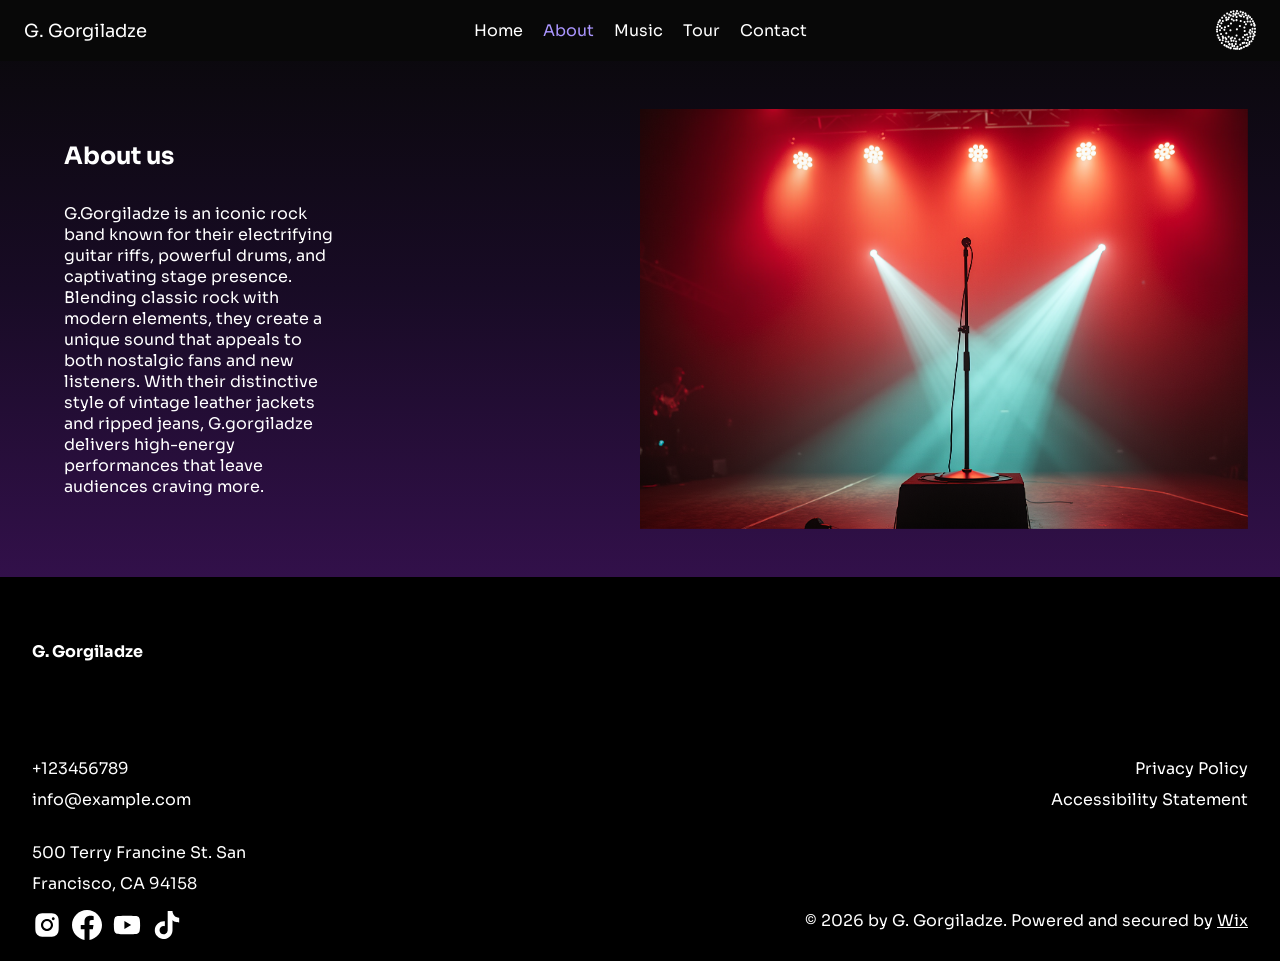
==== commit c2be27b8: "added responsive gallery section, polished, fixed typos" ====
--- a/pages/about.html
+++ b/pages/about.html
@@ -3,7 +3,16 @@
   <head>
     <meta charset="UTF-8" />
     <meta name="viewport" content="width=device-width, initial-scale=1.0" />
-    <title>Rock 'N' Roll Fever</title>
+    <title>Rock 'N' Roll Fever | About us</title>
+    <meta
+      name="description"
+      content="Learn more about Rock 'N' Roll Fever, our passion for rock music, legendary artists, iconic albums, and the culture behind rock and roll."
+    />
+
+    <meta
+      name="keywords"
+      content="about rock music, rock and roll culture, rock music history, rock community, classic rock"
+    />
     <link rel="stylesheet" href="../styles/style.css" />
     <link rel="stylesheet" href="../styles/about.css" />
   </head>
@@ -12,7 +21,7 @@
       <div class="name">
         <a href="../index.html">G. Gorgiladze</a>
       </div>
-      <nav class="menu" id="menu">
+      <nav class="navbar" id="navbar">
         <a href="../index.html" class="home"> Home </a>
         <a href="./about.html" class="about active">About</a>
         <a href="./music.html" class="music">Music</a>
--- a/styles/style.css
+++ b/styles/style.css
@@ -103,7 +103,7 @@
     color: #ab96ff;
 }
 
-.menu a.active {
+.navbar a.active {
     color: #ab96ff;
 }
 
@@ -126,9 +126,12 @@
     padding-left: 1rem;
 }
 
-.menu {
+.navbar {
     display: flex;
     gap: 20px;
+    position: absolute;
+    left: 50%;
+    transform: translateX(-50%);
 }
 
 .logo-container {
@@ -231,11 +234,12 @@
         order: -1;
     }
 
-    .menu {
+    .navbar {
         position: fixed;
         inset: 0;
+        transform: none;
         background-color: black;
-
+        
         display: flex;
         flex-direction: column;
         justify-content: center;
@@ -248,7 +252,7 @@
         z-index: 101;
     }
 
-    .menu.open {
+    .navbar.open {
         opacity: 1;
         visibility: visible;
     }
@@ -287,7 +291,7 @@
         transform: translateY(-11px) rotate(-45deg);
     }
 
-    .menu a {
+    .navbar a {
         font-size: 30px;
     }
 
